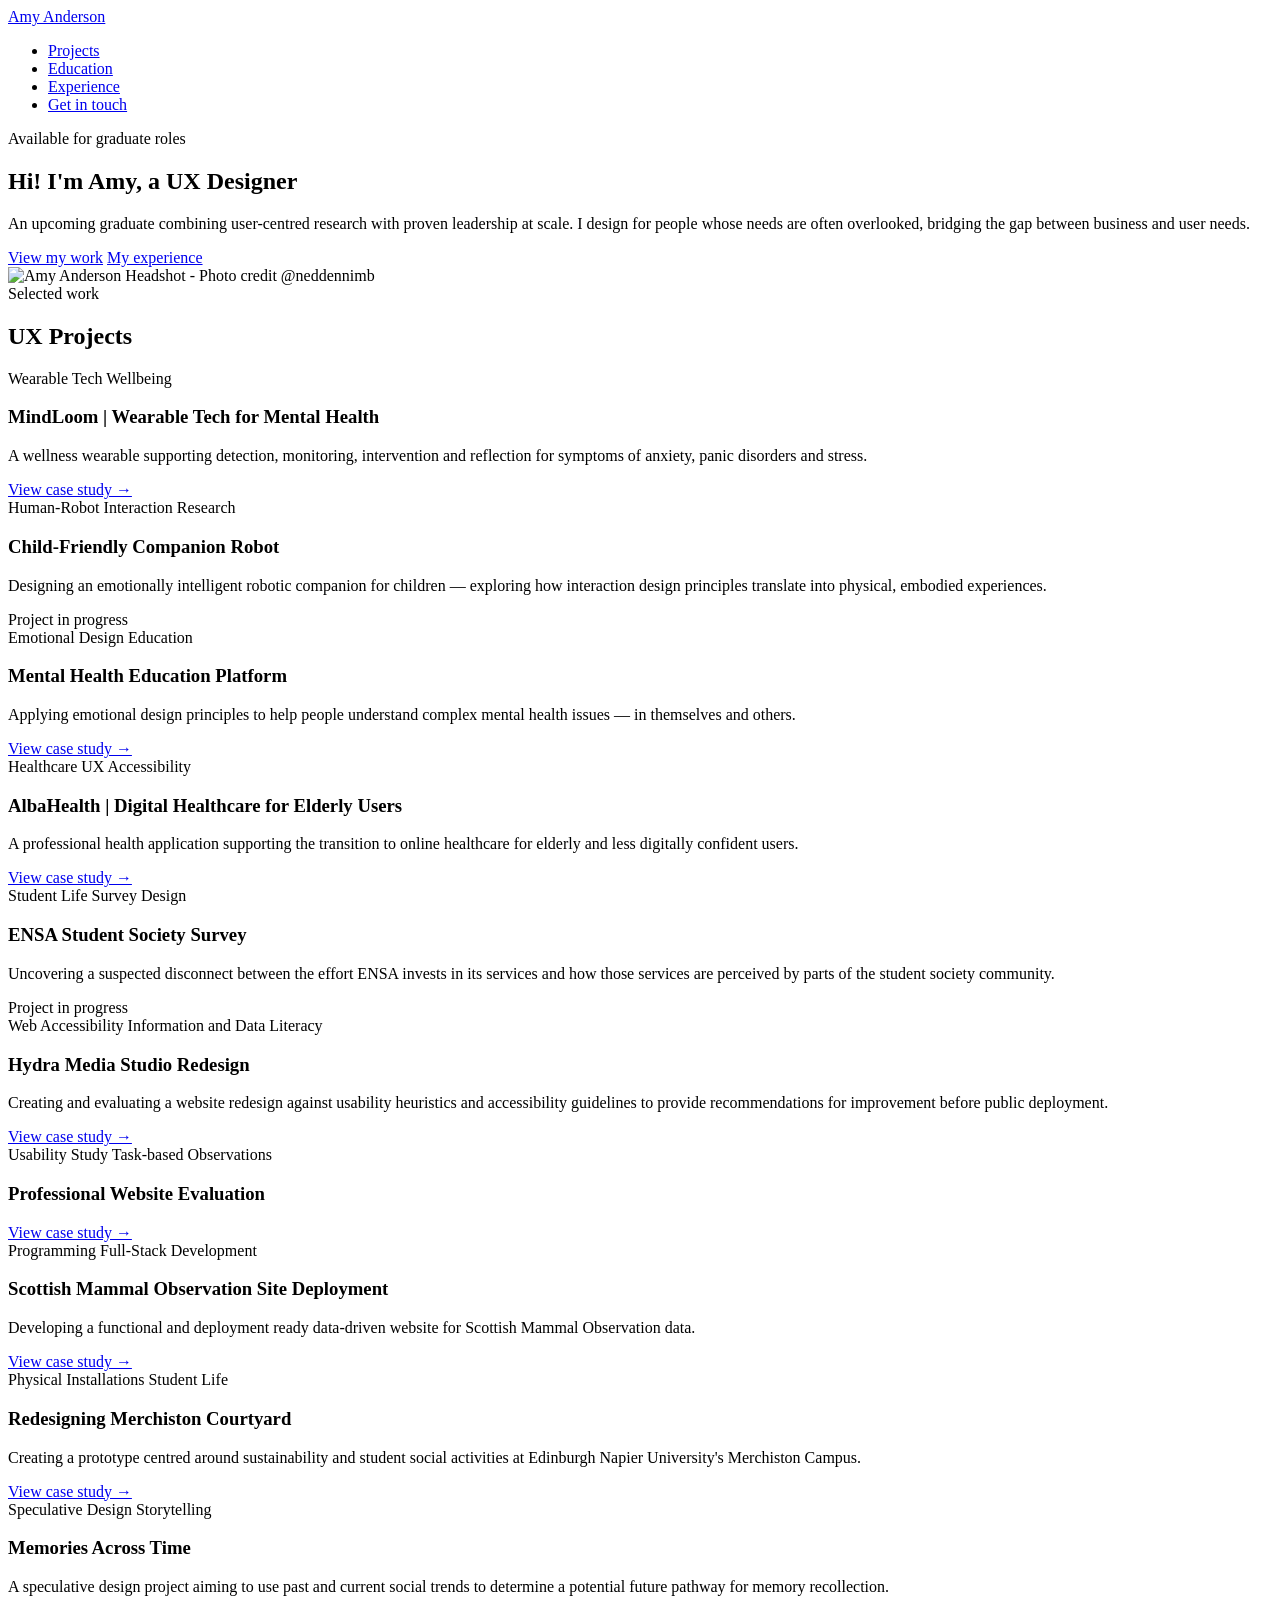
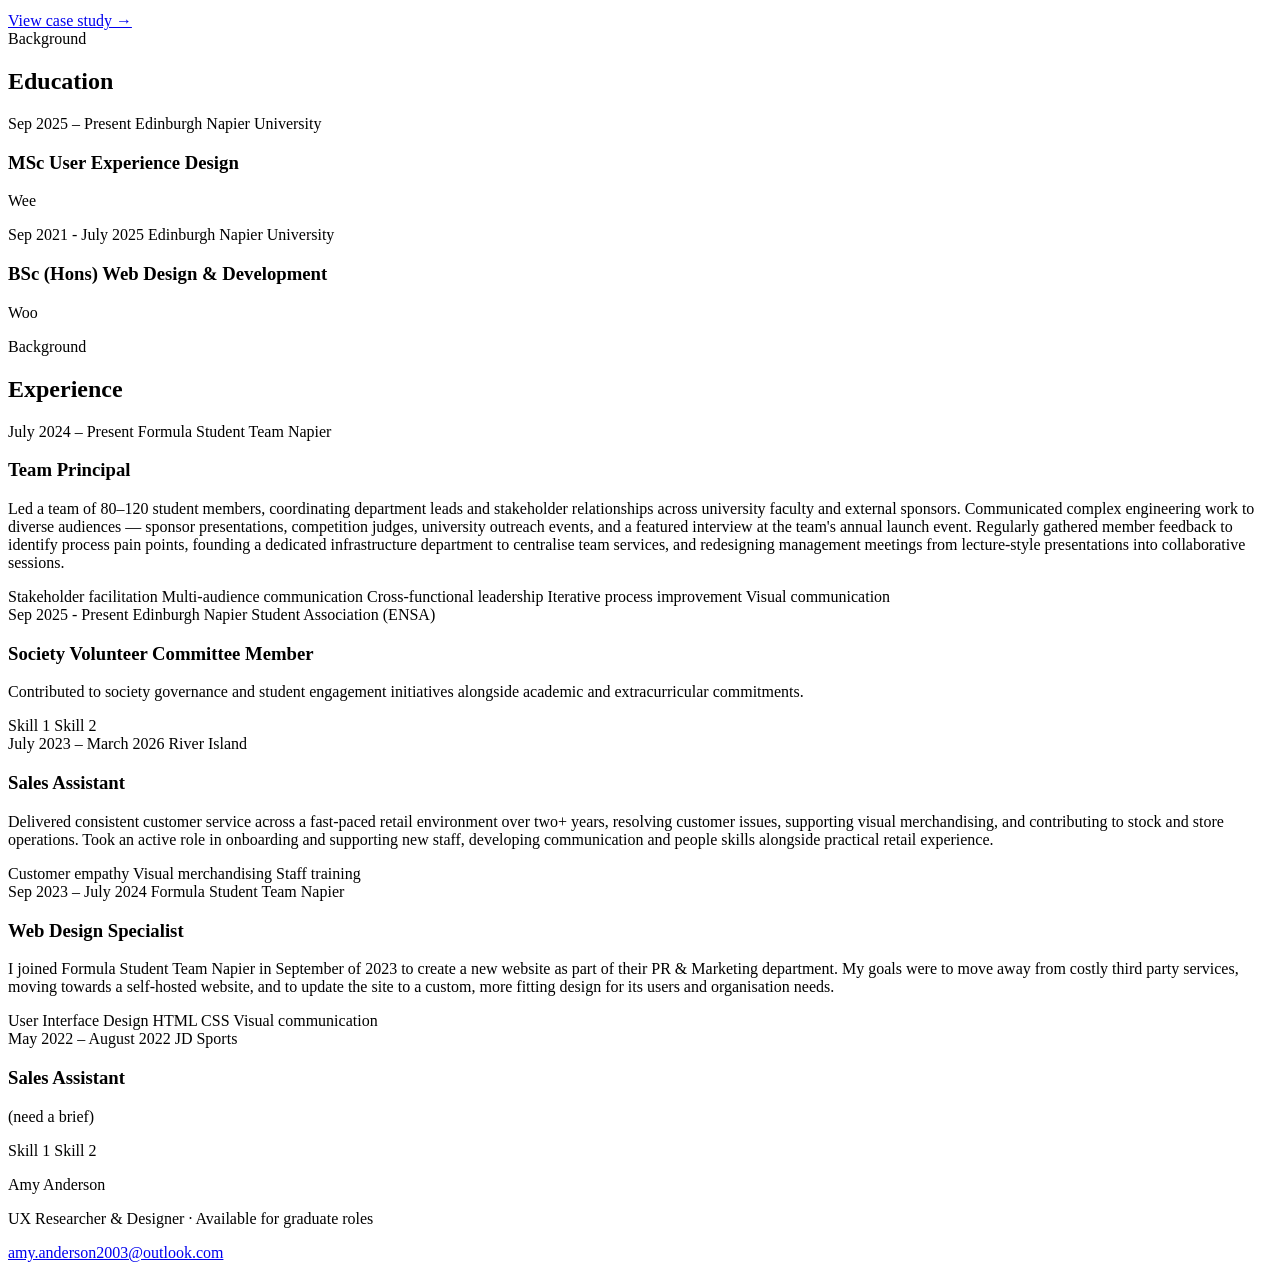
==== index.html @ f949bac9 "Adding Pages Adding index.html, project pages for MindLoom and SMO, and a template project page." ====
<!DOCTYPE html>
<html lang="en">
<head>
  <meta charset="UTF-8" />
  <meta name="viewport" content="width=device-width, initial-scale=1.0" />
  <title>Amy Anderson - UX Researcher & Designer</title>
  <link rel="icon" type="image/x-icon" href="images/favicon.png">
  <link rel="preconnect" href="https://fonts.googleapis.com" />
  <link rel="preconnect" href="https://fonts.gstatic.com" crossorigin />
  <link href="https://fonts.googleapis.com/css2?family=DM+Sans:ital,opsz,wght@0,9..40,300;0,9..40,400;0,9..40,500;0,9..40,600;1,9..40,300&family=DM+Serif+Display:ital@0;1&display=swap" rel="stylesheet" />
  <link rel="stylesheet" href="css/style.css" />
</head>
<body>

  <!-- NAV -->
  <nav class="nav">
    <a href="#" class="nav-logo">Amy Anderson</a>
    <ul class="nav-links">
      <li><a href="#projects">Projects</a></li>
	  <li><a href="#education">Education</a></li>
      <li><a href="#experience">Experience</a></li>
      <li><a href="mailto:amy.anderson2003@outlook.com" class="nav-cta">Get in touch</a></li>
    </ul>
  </nav>
  
  <main>
  <!-- HERO -->
  <section class="hero">
	<div class="hero-content">
		<div class="hero-tag">Available for graduate roles</div>
		<h1 class="hero-heading">
			Hi! I'm Amy, a
			<span class="hero-accent">UX Designer</span>
		</h1>
		<p class="hero-sub">
			An upcoming graduate combining user-centred research with proven leadership at scale.
			I design for people whose needs are often overlooked, bridging the gap between business and user needs.
		</p>
		
		<div class="hero-actions">
			<a href="#projects" class="btn btn-primary">View my work</a>
			<a href="#experience" class="btn btn-ghost">My experience</a>
		</div>
	</div>
	<div class="hero-photo">
		<img src="images/headshot.png" alt="Amy Anderson Headshot - Photo credit @neddennimb" />
	</div>
  </section>

  <!-- PROJECTS -->
  <section class="section section--tinted" id="projects">
    <div class="section-header">
      <span class="section-label">Selected work</span>
      <h2 class="section-title">UX Projects</h2>
    </div>

    <div class="projects-grid">
	
	  <article class="project-card project-card--featured">
        <div class="project-card__meta">
          <span class="project-tag">Wearable Tech</span>
          <span class="project-tag">Wellbeing</span>
        </div>
        <h3 class="project-card__title">MindLoom | Wearable Tech for Mental Health</h3>
        <p class="project-card__desc">
          A wellness wearable supporting detection, monitoring, intervention and reflection
          for symptoms of anxiety, panic disorders and stress.
        </p>
        <a href="project-mindloom.html" class="project-card__link">View case study →</a>
      </article>

      <article class="project-card">
        <div class="project-card__meta">
          <span class="project-tag">Human-Robot Interaction</span>
          <span class="project-tag">Research</span>
        </div>
        <h3 class="project-card__title">Child-Friendly Companion Robot</h3>
        <p class="project-card__desc">
          Designing an emotionally intelligent robotic companion for children — exploring
          how interaction design principles translate into physical, embodied experiences.
        </p>
        <a class="project-card__link">Project in progress</a>
      </article>

      <article class="project-card">
        <div class="project-card__meta">
          <span class="project-tag">Emotional Design</span>
          <span class="project-tag">Education</span>
        </div>
        <h3 class="project-card__title">Mental Health Education Platform</h3>
        <p class="project-card__desc">
          Applying emotional design principles to help people understand complex mental
          health issues — in themselves and others.
        </p>
        <a href="#" class="project-card__link">View case study →</a>
      </article>

      <article class="project-card">
        <div class="project-card__meta">
          <span class="project-tag">Healthcare UX</span>
          <span class="project-tag">Accessibility</span>
        </div>
        <h3 class="project-card__title">AlbaHealth | Digital Healthcare for Elderly Users</h3>
        <p class="project-card__desc">
          A professional health application supporting the transition to online healthcare
          for elderly and less digitally confident users.
        </p>
        <a href="#" class="project-card__link">View case study →</a>
      </article>
	  
	  <article class="project-card">
        <div class="project-card__meta">
          <span class="project-tag">Student Life</span>
          <span class="project-tag">Survey Design</span>
        </div>
        <h3 class="project-card__title">ENSA Student Society Survey</h3>
        <p class="project-card__desc">
          Uncovering a suspected disconnect between the effort ENSA invests in its services and how 
		  those services are perceived by parts of the student society community. 
        </p>
        <a class="project-card__link">Project in progress</a>
      </article>
	  
	  <article class="project-card">
        <div class="project-card__meta">
          <span class="project-tag">Web Accessibility</span>
          <span class="project-tag">Information and Data Literacy</span>
        </div>
        <h3 class="project-card__title">Hydra Media Studio Redesign</h3>
        <p class="project-card__desc">
          Creating and evaluating a website redesign against usability heuristics and accessibility guidelines to
		  provide recommendations for improvement before public deployment. 
        </p>
        <a href="#" class="project-card__link">View case study →</a>
      </article>
	  
	  <article class="project-card">
        <div class="project-card__meta">
          <span class="project-tag">Usability Study</span>
          <span class="project-tag">Task-based Observations</span>
        </div>
        <h3 class="project-card__title">Professional Website Evaluation</h3>
        <p class="project-card__desc">
          
        </p>
        <a href="#" class="project-card__link">View case study →</a>
      </article>
	  
	  <article class="project-card">
        <div class="project-card__meta">
          <span class="project-tag">Programming</span>
          <span class="project-tag">Full-Stack Development</span>
        </div>
        <h3 class="project-card__title">Scottish Mammal Observation Site Deployment</h3>
        <p class="project-card__desc">
          Developing a functional and deployment ready data-driven website for Scottish Mammal Observation data.
        </p>
        <a href="project-smo.html" class="project-card__link">View case study →</a>
      </article>
	  
	  <article class="project-card">
        <div class="project-card__meta">
          <span class="project-tag">Physical Installations</span>
          <span class="project-tag">Student Life</span>
        </div>
        <h3 class="project-card__title">Redesigning Merchiston Courtyard</h3>
        <p class="project-card__desc">
          Creating a prototype centred around sustainability and student social activities at Edinburgh Napier 
		  University's Merchiston Campus.
        </p>
        <a href="#" class="project-card__link">View case study →</a>
      </article>
	  
	  <article class="project-card">
        <div class="project-card__meta">
          <span class="project-tag">Speculative Design</span>
          <span class="project-tag">Storytelling</span>
        </div>
        <h3 class="project-card__title">Memories Across Time</h3>
        <p class="project-card__desc">
          A speculative design project aiming to use past and current social trends to determine a potential future pathway for
		  memory recollection.
        </p>
        <a href="#" class="project-card__link">View case study →</a>
      </article>
    </div>
  </section>
  
  <!-- EDUCATION -->
  <section class="section" id="education">
    <div class="section-header">
      <span class="section-label">Background</span>
      <h2 class="section-title">Education</h2>
    </div>

    <div class="experience-list">

      <div class="experience-item">
        <div class="experience-item__left">
          <span class="experience-year">Sep 2025 – Present</span>
          <span class="experience-org">Edinburgh Napier University</span>
        </div>
        <div class="experience-item__right">
          <h3 class="experience-title">MSc User Experience Design</h3>
          <p class="experience-desc">
            Wee
          </p>
        </div>
      </div>
	  
	  <div class="experience-item">
        <div class="experience-item__left">
          <span class="experience-year">Sep 2021 - July 2025</span>
          <span class="experience-org">Edinburgh Napier University</span>
        </div>
        <div class="experience-item__right">
          <h3 class="experience-title">BSc (Hons) Web Design &amp; Development</h3>
          <p class="experience-desc">
            Woo
          </p>
        </div>
      </div>
  </section>

  <!-- EXPERIENCE -->
  <section class="section section--tinted" id="experience">
    <div class="section-header">
      <span class="section-label">Background</span>
      <h2 class="section-title">Experience</h2>
    </div>

    <div class="experience-list">

      <div class="experience-item">
        <div class="experience-item__left">
          <span class="experience-year">July 2024 – Present</span>
          <span class="experience-org">Formula Student Team Napier</span>
        </div>
        <div class="experience-item__right">
          <h3 class="experience-title">Team Principal</h3>
          <p class="experience-desc">
            Led a team of 80–120 student members, coordinating department leads and
            stakeholder relationships across university faculty and external sponsors.
            Communicated complex engineering work to diverse audiences — sponsor
            presentations, competition judges, university outreach events, and a
            featured interview at the team's annual launch event. Regularly gathered
            member feedback to identify process pain points, founding a dedicated
            infrastructure department to centralise team services, and redesigning
            management meetings from lecture-style presentations into collaborative
            sessions.
          </p>
          <div class="experience-skills">
            <span class="skill-pill">Stakeholder facilitation</span>
            <span class="skill-pill">Multi-audience communication</span>
            <span class="skill-pill">Cross-functional leadership</span>
            <span class="skill-pill">Iterative process improvement</span>
            <span class="skill-pill">Visual communication</span>
          </div>
        </div>
      </div>
	  
	  <div class="experience-item">
        <div class="experience-item__left">
          <span class="experience-year">Sep 2025 - Present</span>
          <span class="experience-org">Edinburgh Napier Student Association (ENSA)</span>
        </div>
        <div class="experience-item__right">
          <h3 class="experience-title">Society Volunteer Committee Member</h3>
          <p class="experience-desc">
            Contributed to society governance and student engagement initiatives
            alongside academic and extracurricular commitments.
          </p>
		  <div class="experience-skills">
            <span class="skill-pill">Skill 1</span>
            <span class="skill-pill">Skill 2</span>
          </div>
        </div>
      </div>

      <div class="experience-item">
        <div class="experience-item__left">
          <span class="experience-year">July 2023 – March 2026</span>
          <span class="experience-org">River Island</span>
        </div>
        <div class="experience-item__right">
          <h3 class="experience-title">Sales Assistant</h3>
          <p class="experience-desc">
            Delivered consistent customer service across a fast-paced retail environment 
			over two+ years, resolving customer issues, supporting visual merchandising, 
			and contributing to stock and store operations. Took an active role in onboarding 
			and supporting new staff, developing communication and people skills alongside 
			practical retail experience.
          </p>
          <div class="experience-skills">
            <span class="skill-pill">Customer empathy</span>
            <span class="skill-pill">Visual merchandising</span>
            <span class="skill-pill">Staff training</span>
          </div>
        </div>
      </div>
	  
	  <div class="experience-item">
        <div class="experience-item__left">
          <span class="experience-year">Sep 2023 – July 2024</span>
          <span class="experience-org">Formula Student Team Napier</span>
        </div>
        <div class="experience-item__right">
          <h3 class="experience-title">Web Design Specialist</h3>
          <p class="experience-desc">
            I joined Formula Student Team Napier in September of 2023 to create a new 
			website as part of their PR & Marketing department. My goals were to move 
			away from costly third party services, moving towards a self-hosted website, 
			and to update the site to a custom, more fitting design for its users and 
			organisation needs.
          </p>
          <div class="experience-skills">
            <span class="skill-pill">User Interface Design</span>
            <span class="skill-pill">HTML</span>
            <span class="skill-pill">CSS</span>
            <span class="skill-pill">Visual communication</span>
          </div>
        </div>
      </div>
	  
	  <div class="experience-item">
        <div class="experience-item__left">
          <span class="experience-year">May 2022 – August 2022</span>
          <span class="experience-org">JD Sports</span>
        </div>
        <div class="experience-item__right">
          <h3 class="experience-title">Sales Assistant</h3>
          <p class="experience-desc">
            (need a brief)
          </p>
          <div class="experience-skills">
            <span class="skill-pill">Skill 1</span>
            <span class="skill-pill">Skill 2</span>
          </div>
        </div>
      </div>

    </div>
  </section>
  </main>
  <!-- FOOTER -->
  <footer class="footer">
    <p class="footer-name">Amy Anderson</p>
    <p class="footer-sub">UX Researcher & Designer · Available for graduate roles</p>
    <a href="mailto:amy.anderson2003@outlook.com" class="footer-email">amy.anderson2003@outlook.com</a>
  </footer>

  <script src="js/main.js"></script>
</body>
</html>
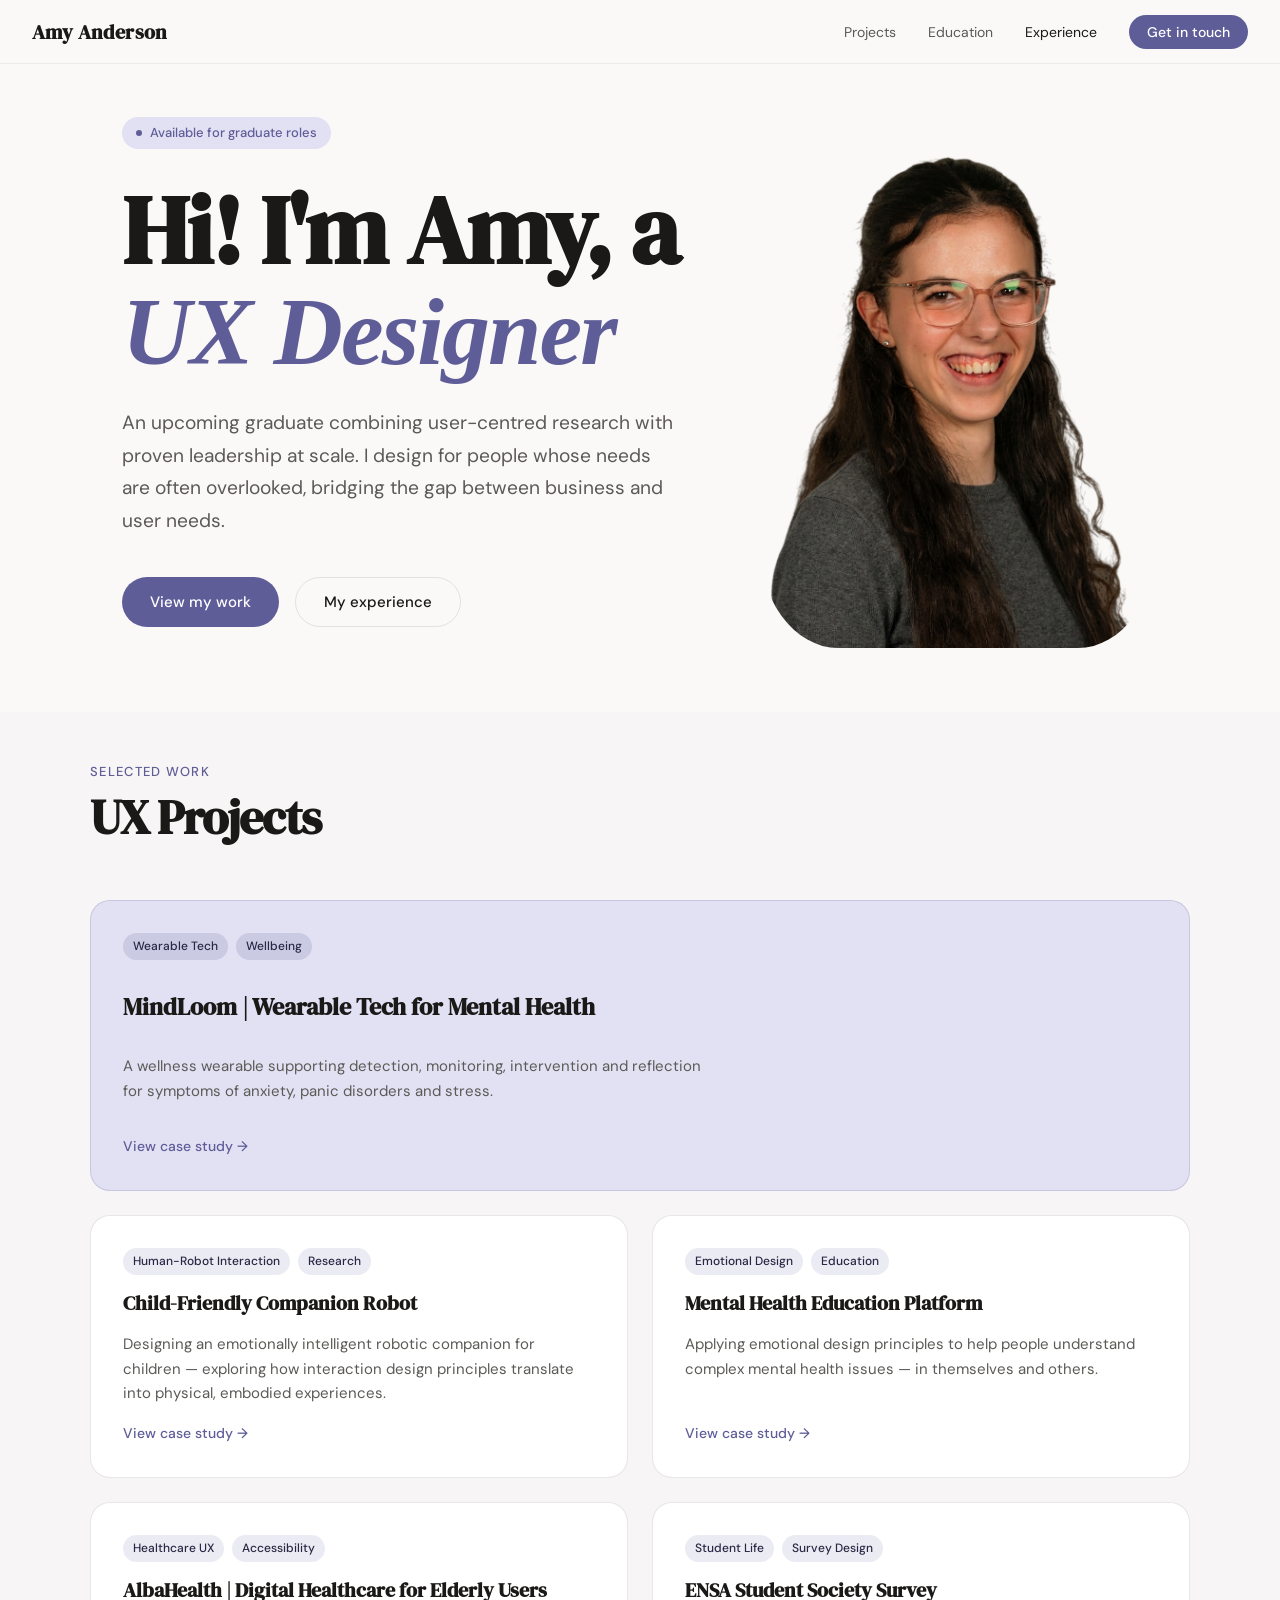
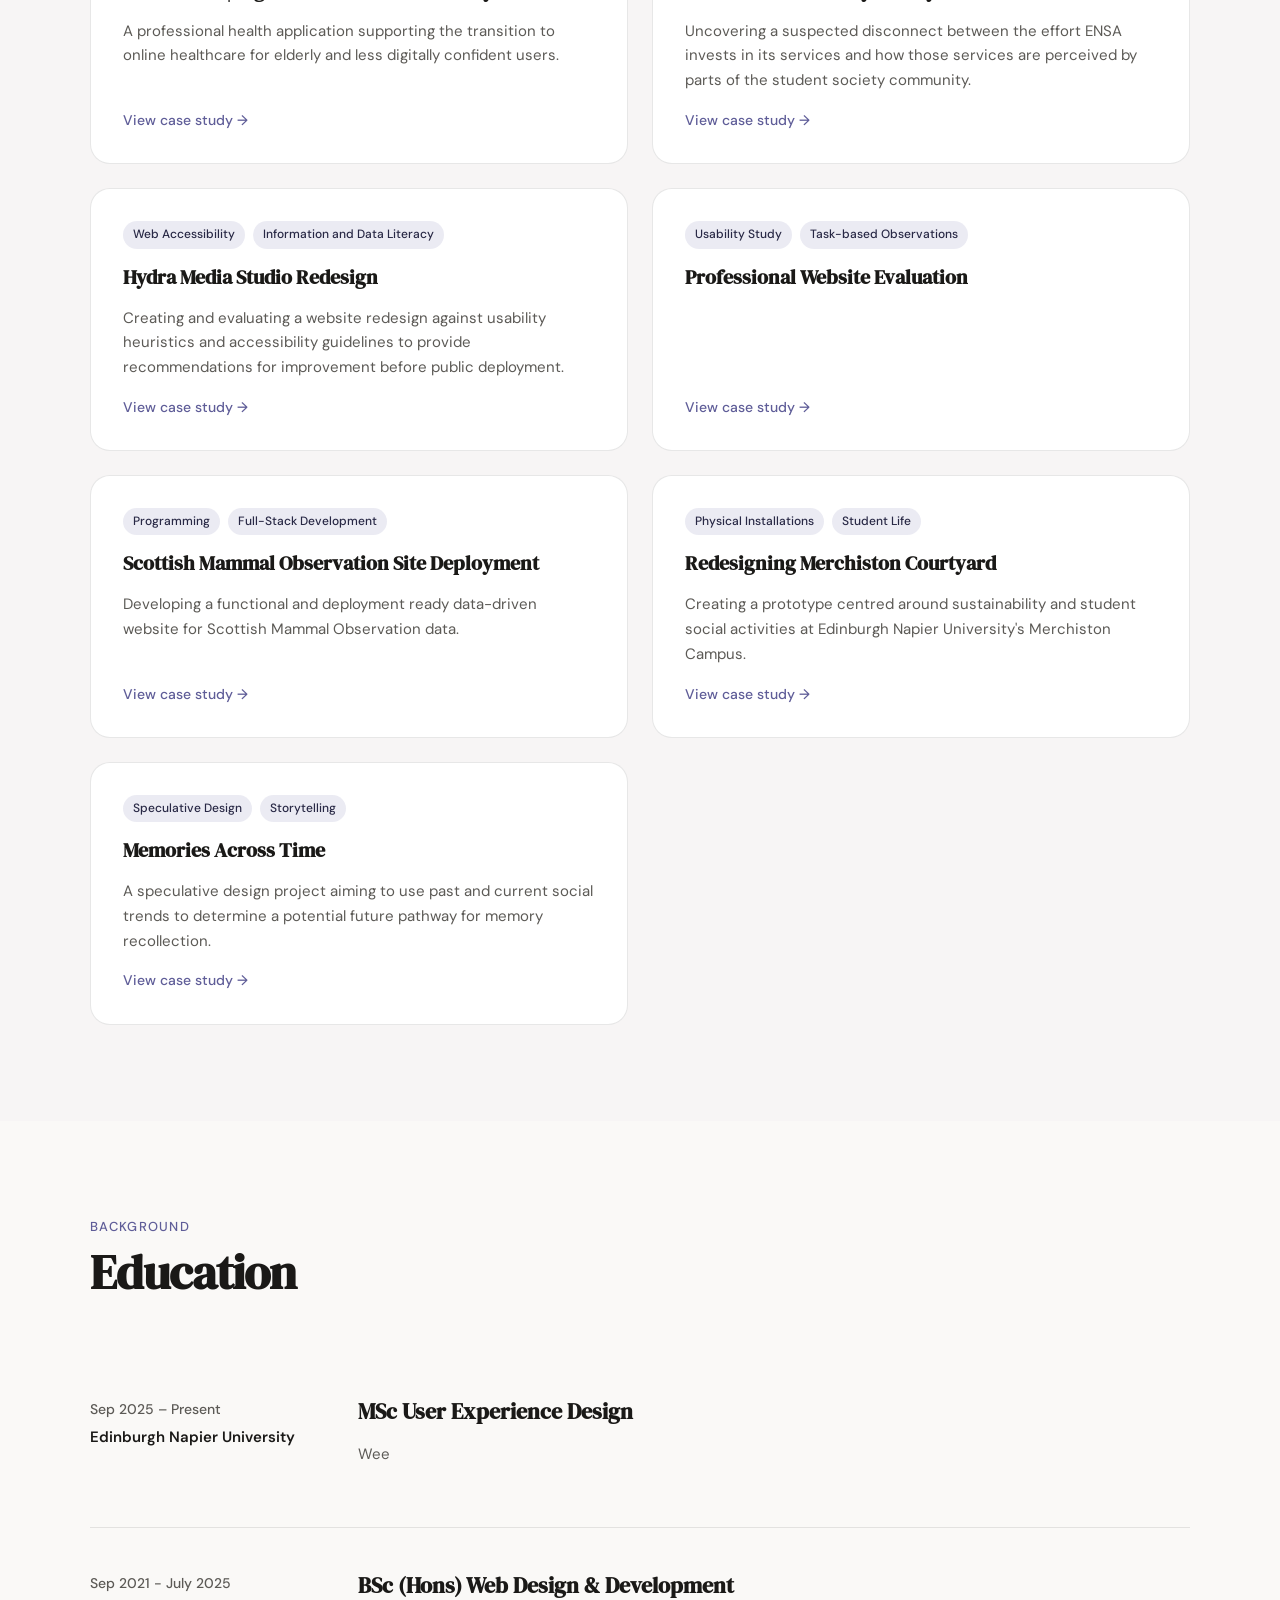
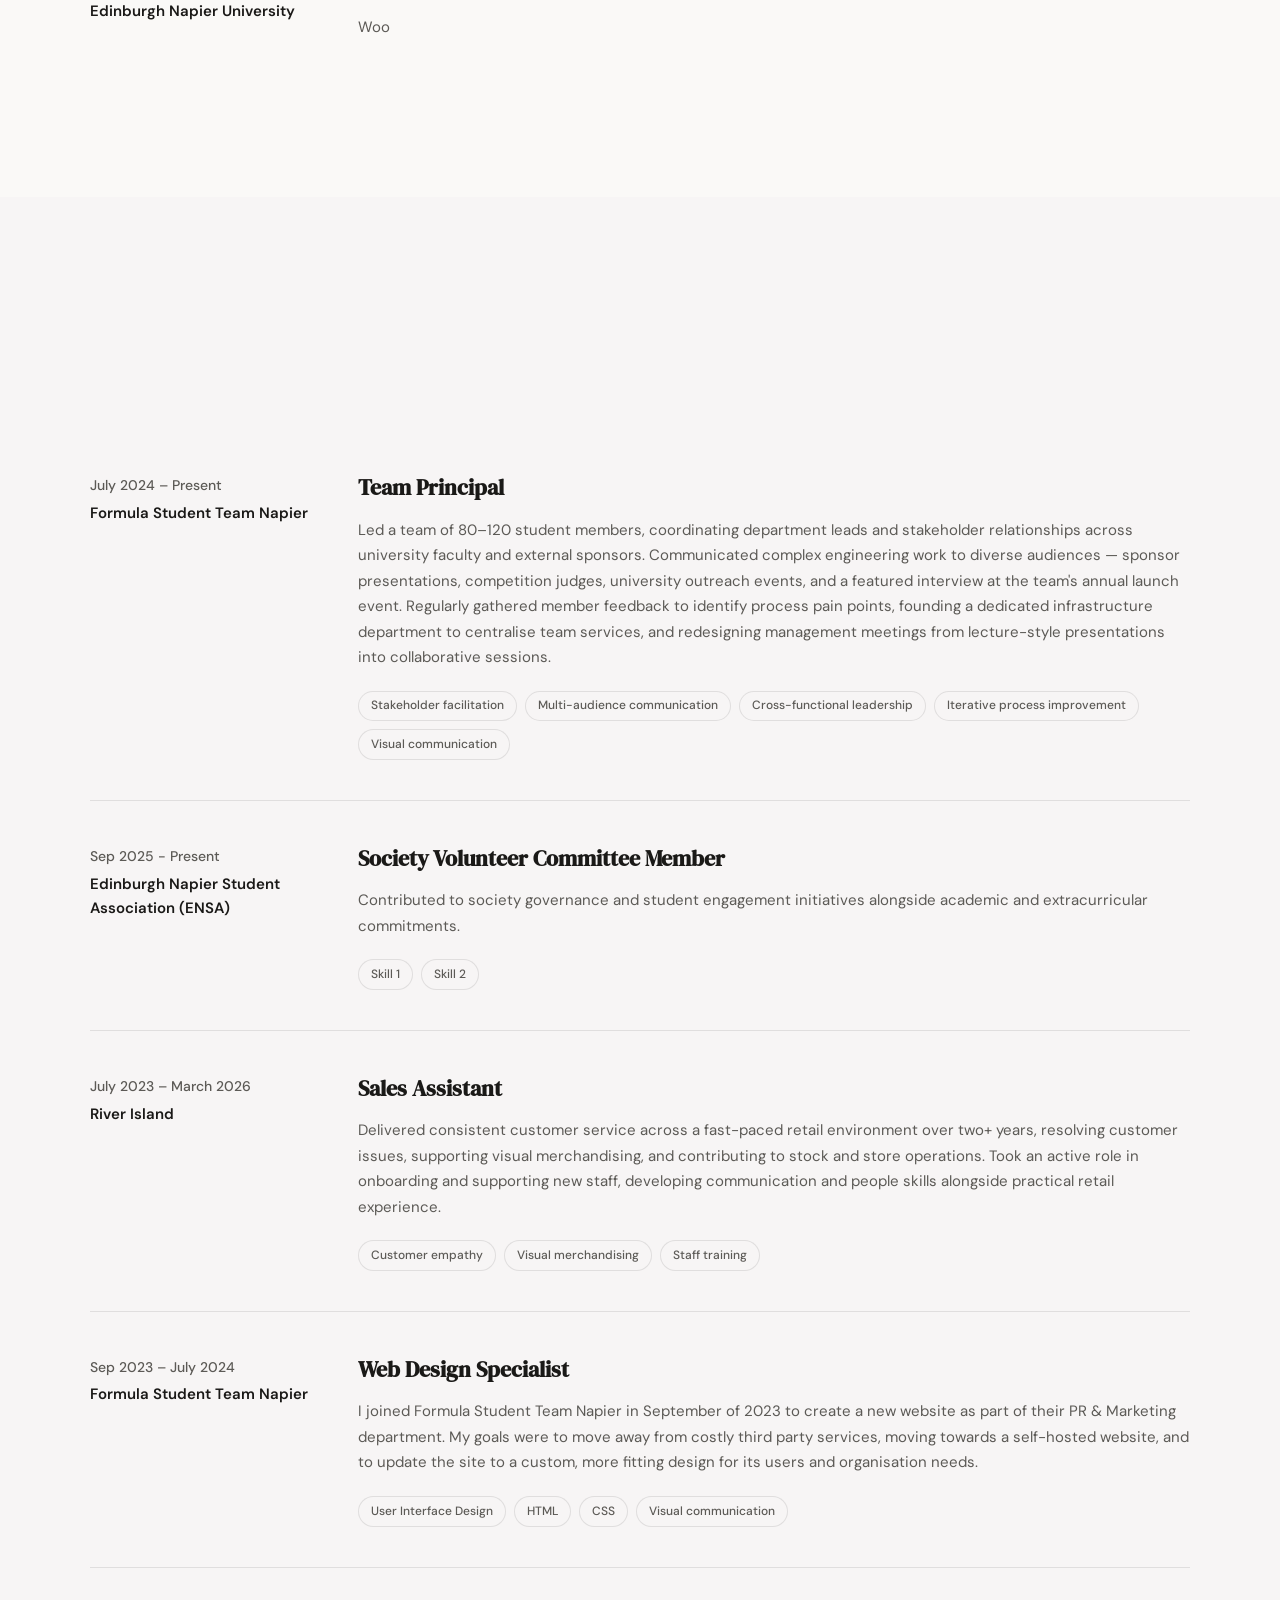
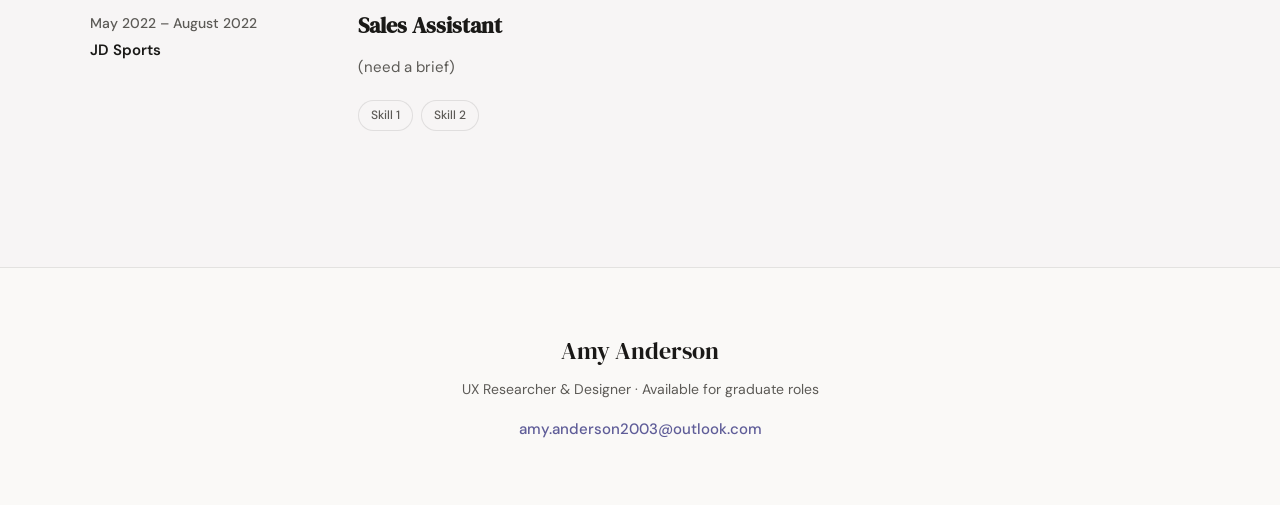
==== commit c5a788a7: "Add project pages, improve scroll animations, fix hero mobile layout, and add project navigation" ====
--- a/index.html
+++ b/index.html
@@ -29,8 +29,8 @@
 	<div class="hero-content">
 		<div class="hero-tag">Available for graduate roles</div>
 		<h1 class="hero-heading">
-			Hi! I'm Amy, a
-			<span class="hero-accent">UX Designer</span>
+			<span class="hero-heading__intro">Hi! I'm Amy, a</span>
+			<span class="hero-accent hero-heading__role">UX Designer</span>
 		</h1>
 		<p class="hero-sub">
 			An upcoming graduate combining user-centred research with proven leadership at scale.
@@ -79,7 +79,7 @@
           Designing an emotionally intelligent robotic companion for children — exploring
           how interaction design principles translate into physical, embodied experiences.
         </p>
-        <a class="project-card__link">Project in progress</a>
+        <a href="project-child-friendly-companion-robot.html" class="project-card__link">View case study →</a>
       </article>
 
       <article class="project-card">
@@ -92,7 +92,7 @@
           Applying emotional design principles to help people understand complex mental
           health issues — in themselves and others.
         </p>
-        <a href="#" class="project-card__link">View case study →</a>
+        <a href="project-mental-health-education-platform.html" class="project-card__link">View case study →</a>
       </article>
 
       <article class="project-card">
@@ -105,10 +105,10 @@
           A professional health application supporting the transition to online healthcare
           for elderly and less digitally confident users.
         </p>
-        <a href="#" class="project-card__link">View case study →</a>
-      </article>
-	  
-	  <article class="project-card">
+        <a href="project-albahealth.html" class="project-card__link">View case study →</a>
+      </article>
+	  
+      <article class="project-card">
         <div class="project-card__meta">
           <span class="project-tag">Student Life</span>
           <span class="project-tag">Survey Design</span>
@@ -116,12 +116,12 @@
         <h3 class="project-card__title">ENSA Student Society Survey</h3>
         <p class="project-card__desc">
           Uncovering a suspected disconnect between the effort ENSA invests in its services and how 
-		  those services are perceived by parts of the student society community. 
-        </p>
-        <a class="project-card__link">Project in progress</a>
-      </article>
-	  
-	  <article class="project-card">
+          those services are perceived by parts of the student society community.
+        </p>
+        <a href="project-ensa-student-society-survey.html" class="project-card__link">View case study →</a>
+      </article>
+
+      <article class="project-card">
         <div class="project-card__meta">
           <span class="project-tag">Web Accessibility</span>
           <span class="project-tag">Information and Data Literacy</span>
@@ -129,12 +129,12 @@
         <h3 class="project-card__title">Hydra Media Studio Redesign</h3>
         <p class="project-card__desc">
           Creating and evaluating a website redesign against usability heuristics and accessibility guidelines to
-		  provide recommendations for improvement before public deployment. 
-        </p>
-        <a href="#" class="project-card__link">View case study →</a>
-      </article>
-	  
-	  <article class="project-card">
+          provide recommendations for improvement before public deployment.
+        </p>
+        <a href="project-hydra-media-studio-redesign.html" class="project-card__link">View case study →</a>
+      </article>
+
+      <article class="project-card">
         <div class="project-card__meta">
           <span class="project-tag">Usability Study</span>
           <span class="project-tag">Task-based Observations</span>
@@ -143,10 +143,10 @@
         <p class="project-card__desc">
           
         </p>
-        <a href="#" class="project-card__link">View case study →</a>
-      </article>
-	  
-	  <article class="project-card">
+        <a href="project-professional-website-evaluation.html" class="project-card__link">View case study →</a>
+      </article>
+
+      <article class="project-card">
         <div class="project-card__meta">
           <span class="project-tag">Programming</span>
           <span class="project-tag">Full-Stack Development</span>
@@ -157,8 +157,8 @@
         </p>
         <a href="project-smo.html" class="project-card__link">View case study →</a>
       </article>
-	  
-	  <article class="project-card">
+
+      <article class="project-card">
         <div class="project-card__meta">
           <span class="project-tag">Physical Installations</span>
           <span class="project-tag">Student Life</span>
@@ -166,12 +166,12 @@
         <h3 class="project-card__title">Redesigning Merchiston Courtyard</h3>
         <p class="project-card__desc">
           Creating a prototype centred around sustainability and student social activities at Edinburgh Napier 
-		  University's Merchiston Campus.
-        </p>
-        <a href="#" class="project-card__link">View case study →</a>
-      </article>
-	  
-	  <article class="project-card">
+          University's Merchiston Campus.
+        </p>
+        <a href="project-redesigning-merchiston-courtyard.html" class="project-card__link">View case study →</a>
+      </article>
+
+      <article class="project-card">
         <div class="project-card__meta">
           <span class="project-tag">Speculative Design</span>
           <span class="project-tag">Storytelling</span>
@@ -179,9 +179,9 @@
         <h3 class="project-card__title">Memories Across Time</h3>
         <p class="project-card__desc">
           A speculative design project aiming to use past and current social trends to determine a potential future pathway for
-		  memory recollection.
-        </p>
-        <a href="#" class="project-card__link">View case study →</a>
+          memory recollection.
+        </p>
+        <a href="project-memories-across-time.html" class="project-card__link">View case study →</a>
       </article>
     </div>
   </section>
--- a/css/style.css
+++ b/css/style.css
@@ -0,0 +1,586 @@
+/* ─── RESET & BASE ─────────────────────────────────────────── */
+*, *::before, *::after { box-sizing: border-box; margin: 0; padding: 0; }
+
+:root {
+  --accent: #5f5d98;
+  --accent-light: #E2E1F4;
+  --accent-dark: #282845;
+  --bg: #faf9f7;
+  --bg-tint: #F7F5F5;
+  --surface: #ffffff;
+  --text-primary: #1a1917;
+  --text-secondary: #5c5a56;
+  --text-muted: #9c9a96;
+  --border: rgba(26, 25, 23, 0.1);
+  --font-sans: 'DM Sans', sans-serif;
+  --font-serif: 'DM Serif Display', serif;
+  --radius-sm: 6px;
+  --radius-md: 12px;
+  --radius-lg: 20px;
+  --max-width: 1100px;
+  --nav-height: 64px;
+}
+
+html { scroll-behavior: smooth; }
+
+body {
+  font-family: var(--font-sans);
+  background: var(--bg);
+  color: var(--text-primary);
+  line-height: 1.6;
+  -webkit-font-smoothing: antialiased;
+}
+
+/* ─── NAV ───────────────────────────────────────────────────── */
+.nav {
+  position: fixed;
+  top: 0; left: 0; right: 0;
+  height: var(--nav-height);
+  display: flex;
+  align-items: center;
+  justify-content: space-between;
+  padding: 0 2rem;
+  background: rgba(250, 249, 247, 0.88);
+  backdrop-filter: blur(12px);
+  -webkit-backdrop-filter: blur(12px);
+  border-bottom: 1px solid var(--border);
+  z-index: 100;
+}
+
+.nav-logo {
+  font-family: var(--font-serif);
+  font-size: 1.25rem;
+  color: var(--text-primary);
+  text-decoration: none;
+  letter-spacing: 0.02em;
+  font-weight:bold;
+}
+
+.nav-links {
+  list-style: none;
+  display: flex;
+  align-items: center;
+  gap: 2rem;
+}
+
+.nav-links a {
+  text-decoration: none;
+  font-size: 0.875rem;
+  color: var(--text-secondary);
+  transition: color 0.2s;
+}
+
+.nav-links a:hover { color: var(--text-primary); }
+
+.nav-cta {
+  background: var(--accent) !important;
+  color: #fff !important;
+  padding: 0.5rem 1.125rem;
+  border-radius: 999px;
+  font-weight: 500;
+  transition: background 0.2s !important;
+}
+
+.nav-cta:hover { background: var(--accent-dark) !important; }
+
+/* ─── HERO ───────────────────────────────────────────────────── */
+.hero {
+  min-height: 70vh;
+  display: grid;
+  grid-template-columns: 1fr 1fr;
+  align-items: center;
+  max-width: var(--max-width);
+  margin: 0 auto;
+  position: relative;
+  gap: 2rem;
+  padding: calc(var(--nav-height) + 2rem) 2rem 4rem;
+}
+
+.hero-content {
+  width: 100%;
+  max-width: 38rem;
+}
+
+.hero-photo {
+  display: flex;
+  justify-content: flex-end;
+  align-items: center;
+  height: 100%;
+  min-height: 500px;
+  align-self: start;
+}
+
+.hero-photo img {
+  width: 100%;
+  max-width: 400px;
+  border-radius: 20%;
+}
+
+@media (max-width: 768px) {
+  .hero {
+    display: flex;
+    flex-direction: column;
+    align-items: center;
+    text-align: center;
+    padding: calc(var(--nav-height) + 2rem) 1.25rem 2rem;
+    gap: 1.5rem;
+    min-height: auto;
+  }
+
+  .hero-content {
+    width: 100%;
+    max-width: 38rem;
+    margin: 0 auto;
+  }
+
+  .hero-tag,
+  .hero-heading,
+  .hero-sub {
+    margin-left: auto;
+    margin-right: auto;
+  }
+
+  .hero-actions {
+    justify-content: center;
+  }
+
+  .hero-photo {
+    width: 100%;
+    max-width: 320px;
+    justify-content: center;
+    min-height: auto;
+    align-self: center;
+  }
+
+  .hero-photo img {
+    max-width: 100%;
+  }
+}
+
+@media (min-width: 769px) {
+  .hero {
+    display: grid;
+    grid-template-columns: 1fr 1fr;
+    align-items: center;
+    text-align: left;
+  }
+
+  .hero-content {
+    margin: 0;
+    width: 100%;
+    max-width: 38rem;
+  }
+
+  .hero-actions {
+    justify-content: flex-start;
+  }
+
+  .hero-photo {
+    width: auto;
+    max-width: none;
+    justify-content: flex-end;
+    align-self: start;
+  }
+}
+
+.hero-tag {
+  display: inline-flex;
+  align-items: center;
+  gap: 0.5rem;
+  font-size: 0.8125rem;
+  font-weight: 500;
+  color: var(--accent);
+  background: var(--accent-light);
+  padding: 0.375rem 0.875rem;
+  border-radius: 999px;
+  margin-bottom: 2rem;
+  width: fit-content;
+}
+
+.hero-tag::before {
+  content: '';
+  width: 6px;
+  height: 6px;
+  border-radius: 50%;
+  background: var(--accent);
+  animation: pulse 2s infinite;
+}
+
+@keyframes pulse {
+  0%, 100% { opacity: 1; transform: scale(1); }
+  50% { opacity: 0.5; transform: scale(0.8); }
+}
+
+.hero-heading {
+  font-family: var(--font-serif);
+  font-size: clamp(3rem, 8vw, 6rem);
+  line-height: 1.05;
+  letter-spacing: -0.02em;
+  margin-bottom: 1.5rem;
+  max-width: 14ch;
+}
+
+.hero-heading__intro,
+.hero-heading__role,
+.hero-accent {
+  display: block;
+}
+
+.hero-heading__intro {
+  white-space: nowrap;
+}
+
+.hero-accent {
+  color: var(--accent);
+  font-style: italic;
+}
+
+.hero-sub {
+  font-size: clamp(1rem, 2vw, 1.2rem);
+  color: var(--text-secondary);
+  max-width: 52ch;
+  line-height: 1.7;
+  margin-bottom: 2.5rem;
+}
+
+.hero-actions {
+  display: flex;
+  gap: 1rem;
+  flex-wrap: wrap;
+}
+
+.btn {
+  display: inline-flex;
+  align-items: center;
+  padding: 0.75rem 1.75rem;
+  border-radius: 999px;
+  font-family: var(--font-sans);
+  font-size: 0.9375rem;
+  font-weight: 500;
+  text-decoration: none;
+  transition: all 0.2s;
+  cursor: pointer;
+  border: none;
+}
+
+.btn-primary {
+  background: var(--accent);
+  color: #fff;
+}
+
+.btn-primary:hover {
+  background: var(--accent-dark);
+  transform: translateY(-1px);
+}
+
+.btn-ghost {
+  background: transparent;
+  color: var(--text-primary);
+  border: 1.5px solid var(--border);
+}
+
+.btn-ghost:hover {
+  border-color: var(--text-primary);
+  transform: translateY(-1px);
+}
+
+.hero-scroll-hint {
+  position: absolute;
+  bottom: 2.5rem;
+  left: 2rem;
+  display: flex;
+  flex-direction: column;
+  align-items: center;
+  gap: 6px;
+}
+
+.hero-scroll-hint span {
+  width: 1px;
+  height: 48px;
+  background: linear-gradient(to bottom, transparent, var(--text-muted));
+  animation: scroll-line 2s ease-in-out infinite;
+}
+
+@keyframes scroll-line {
+  0% { transform: scaleY(0); transform-origin: top; }
+  50% { transform: scaleY(1); transform-origin: top; }
+  51% { transform: scaleY(1); transform-origin: bottom; }
+  100% { transform: scaleY(0); transform-origin: bottom; }
+}
+
+/* ─── SECTIONS ───────────────────────────────────────────────── */
+.section {
+  padding: 6rem 2rem;
+}
+
+.section--tinted {
+  background: var(--bg-tint);
+}
+
+.section > * {
+  max-width: var(--max-width);
+  margin-left: auto;
+  margin-right: auto;
+}
+
+.section-header {
+  max-width: var(--max-width);
+  margin: 0 auto 3.5rem;
+}
+
+.section-label {
+  display: block;
+  font-size: 0.8125rem;
+  font-weight: 500;
+  text-transform: uppercase;
+  letter-spacing: 0.1em;
+  color: var(--accent);
+  margin-bottom: 0.5rem;
+}
+
+.section-title {
+  font-family: var(--font-serif);
+  font-size: clamp(2rem, 5vw, 3rem);
+  line-height: 1.1;
+  letter-spacing: -0.02em;
+}
+
+/* ─── PROJECTS ───────────────────────────────────────────────── */
+.projects-grid {
+  max-width: var(--max-width);
+  margin: 0 auto;
+  display: grid;
+  grid-template-columns: repeat(2, 1fr);
+  grid-template-rows: auto auto;
+  gap: 1.5rem;
+}
+
+#projects{
+	padding-top:50px;
+}
+
+.project-card {
+  background: var(--surface);
+  border: 1px solid var(--border);
+  border-radius: var(--radius-lg);
+  padding: 2rem;
+  display: flex;
+  flex-direction: column;
+  gap: 1rem;
+  transition: transform 0.25s, box-shadow 0.25s;
+  position: relative;
+  overflow: hidden;
+}
+
+.project-card::before {
+  content: '';
+  position: absolute;
+  top: 0; left: 0; right: 0;
+  height: 3px;
+  background: var(--accent);
+  transform: scaleX(0);
+  transform-origin: left;
+  transition: transform 0.3s;
+}
+
+.project-card:hover { transform: translateY(-4px); box-shadow: 0 12px 40px rgba(0,0,0,0.08); }
+.project-card:hover::before { transform: scaleX(1); }
+
+.project-card--featured {
+  grid-column: span 2;
+  background: var(--accent-light);
+  border-color: rgba(95, 93, 152, 0.2);
+  flex-direction: column;
+  align-items: flex-start;
+  gap: 2rem;
+}
+
+.project-card--featured::before { background: var(--accent); }
+
+.project-card--featured .project-card__title {
+  font-size: 1.5rem;
+}
+
+.project-card--featured .project-card__desc {
+  max-width: 60ch;
+}
+
+.project-card__meta {
+  display: flex;
+  gap: 0.5rem;
+  flex-wrap: wrap;
+}
+
+.project-tag {
+  font-size: 0.75rem;
+  font-weight: 500;
+  color: var(--accent-dark);
+  background: rgba(95, 93, 152, 0.12);
+  padding: 0.25rem 0.625rem;
+  border-radius: 999px;
+}
+
+.project-card--featured .project-tag {
+  background: rgba(95, 93, 152, 0.18);
+}
+
+.project-card__title {
+  font-family: var(--font-serif);
+  font-size: 1.25rem;
+  line-height: 1.25;
+  color: var(--text-primary);
+}
+
+.project-card__desc {
+  font-size: 0.9375rem;
+  color: var(--text-secondary);
+  line-height: 1.65;
+  flex: 1;
+}
+
+.project-card__link {
+  font-size: 0.875rem;
+  font-weight: 500;
+  color: var(--accent);
+  text-decoration: none;
+  margin-top: auto;
+  transition: gap 0.2s;
+  align-self: flex-start;
+}
+
+.project-card__link:hover { text-decoration: underline; }
+
+/* ─── EXPERIENCE ─────────────────────────────────────────────── */
+.experience-list {
+  max-width: var(--max-width);
+  margin: 0 auto;
+  display: flex;
+  flex-direction: column;
+  gap: 0;
+}
+
+.experience-item {
+  display: grid;
+  grid-template-columns: 220px 1fr;
+  gap: 3rem;
+  padding: 2.5rem 0;
+  border-bottom: 1px solid var(--border);
+}
+
+.experience-item:last-child { border-bottom: none; }
+
+.experience-item__left {
+  display: flex;
+  flex-direction: column;
+  gap: 0.25rem;
+  padding-top: 0.25rem;
+}
+
+.experience-year {
+  font-size: 0.875rem;
+  font-weight: 500;
+  color: var(--text-secondary);
+}
+
+.experience-org {
+  font-size: 0.9375rem;
+  font-weight: 600;
+  color: var(--text-primary);
+}
+
+.experience-title {
+  font-family: var(--font-serif);
+  font-size: 1.375rem;
+  margin-bottom: 0.75rem;
+}
+
+.experience-desc {
+  font-size: 0.9375rem;
+  color: var(--text-secondary);
+  line-height: 1.7;
+  margin-bottom: 1.25rem;
+}
+
+.experience-skills {
+  display: flex;
+  flex-wrap: wrap;
+  gap: 0.5rem;
+}
+
+.skill-pill {
+  font-size: 0.75rem;
+  font-weight: 500;
+  color: var(--text-secondary);
+  background: var(--bg-tint);
+  border: 1px solid var(--border);
+  padding: 0.3rem 0.75rem;
+  border-radius: 999px;
+}
+
+/* ─── FOOTER ─────────────────────────────────────────────────── */
+.footer {
+  padding: 4rem 2rem;
+  text-align: center;
+  border-top: 1px solid var(--border);
+  display: flex;
+  flex-direction: column;
+  gap: 0.5rem;
+  align-items: center;
+}
+
+.footer-name {
+  font-family: var(--font-serif);
+  font-size: 1.5rem;
+}
+
+.footer-sub {
+  font-size: 0.875rem;
+  color: var(--text-secondary);
+}
+
+.footer-email {
+  margin-top: 0.5rem;
+  font-size: 0.9375rem;
+  font-weight: 500;
+  color: var(--accent);
+  text-decoration: none;
+}
+
+.footer-email:hover { text-decoration: underline; }
+
+/* ─── ANIMATIONS ─────────────────────────────────────────────── */
+.fade-in {
+  opacity: 0;
+  transform: translateY(24px);
+  transition: opacity 0.8s ease, transform 0.8s ease;
+}
+
+.fade-in.visible {
+  opacity: 1;
+  transform: none;
+}
+
+/* ─── RESPONSIVE ─────────────────────────────────────────────── */
+@media (max-width: 900px) {
+  .nav-links li:not(:last-child) { display: none; }
+
+  .projects-grid {
+    grid-template-columns: 1fr;
+  }
+
+  .project-card--featured {
+    grid-column: span 1;
+    flex-direction: column;
+  }
+
+  .experience-item {
+    grid-template-columns: 1fr;
+    gap: 0.5rem;
+  }
+
+  .experience-item__left {
+    flex-direction: row;
+    gap: 1rem;
+    align-items: baseline;
+  }
+}
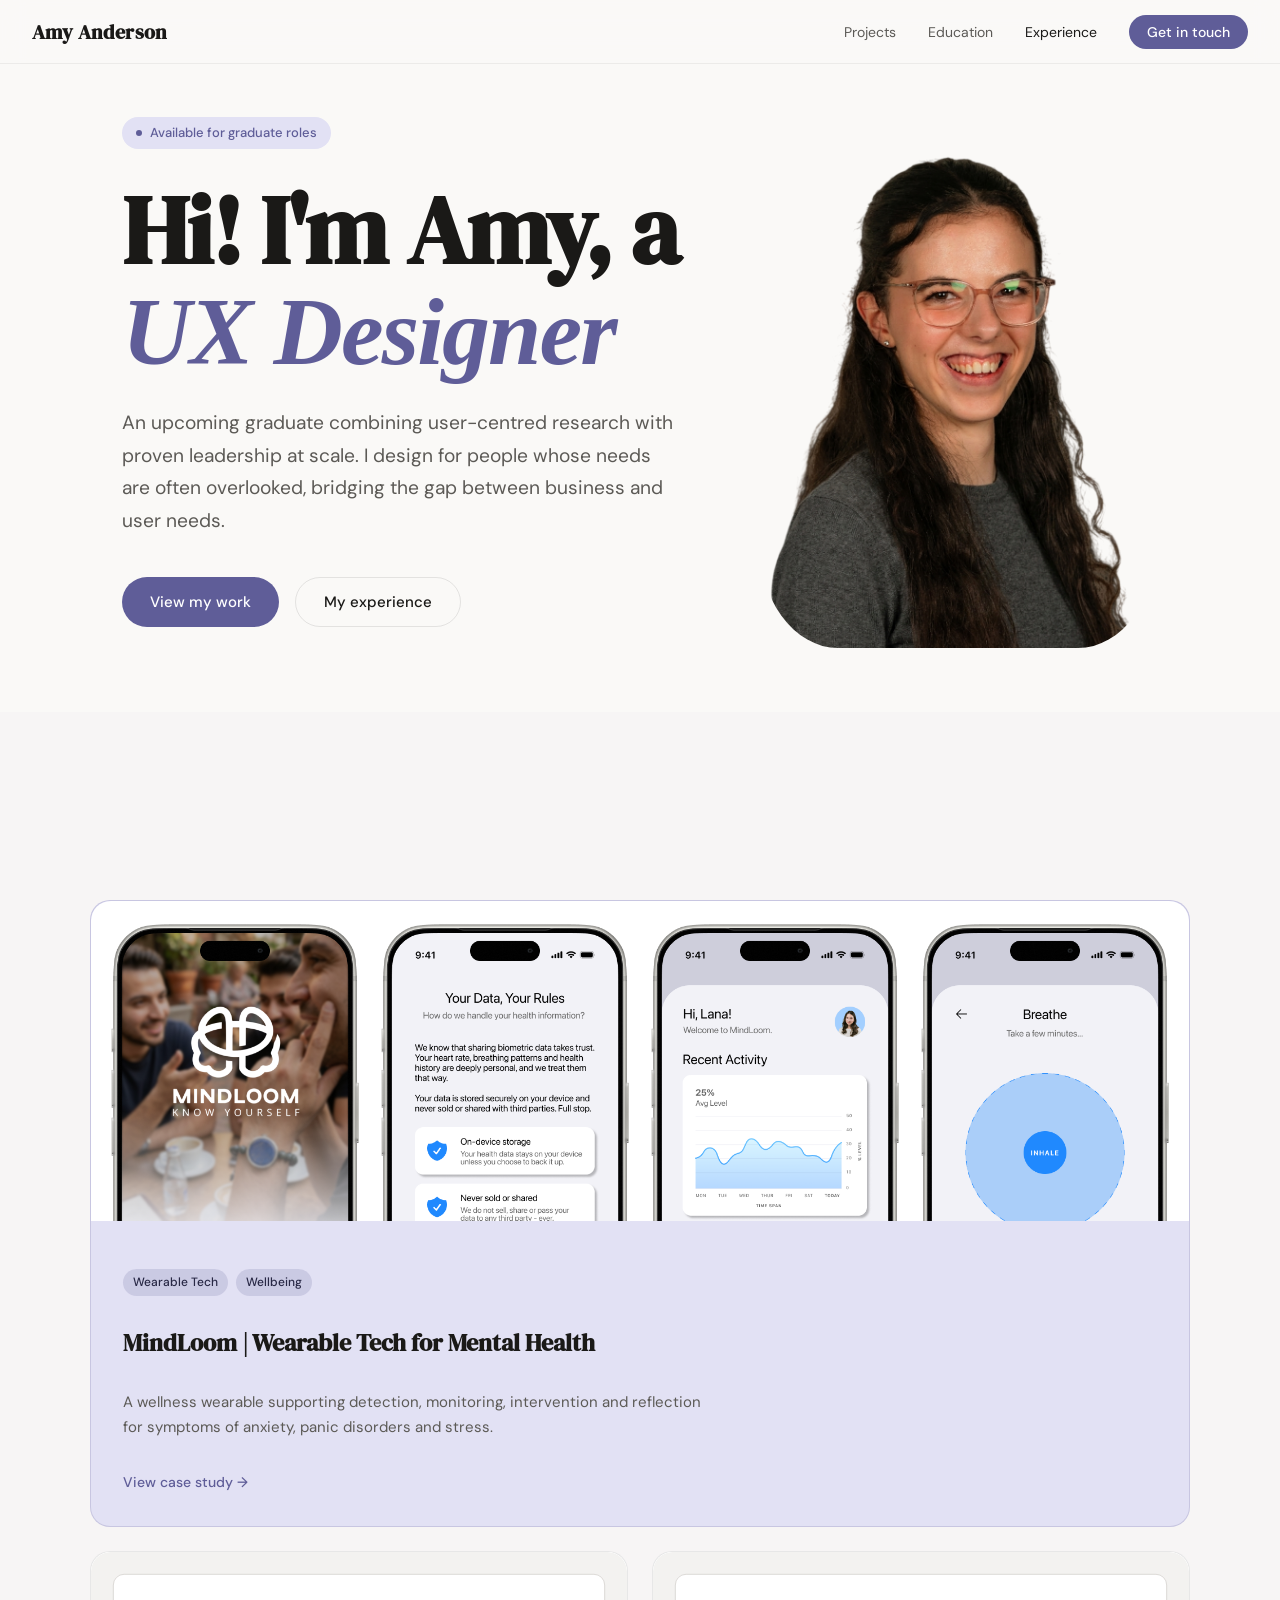
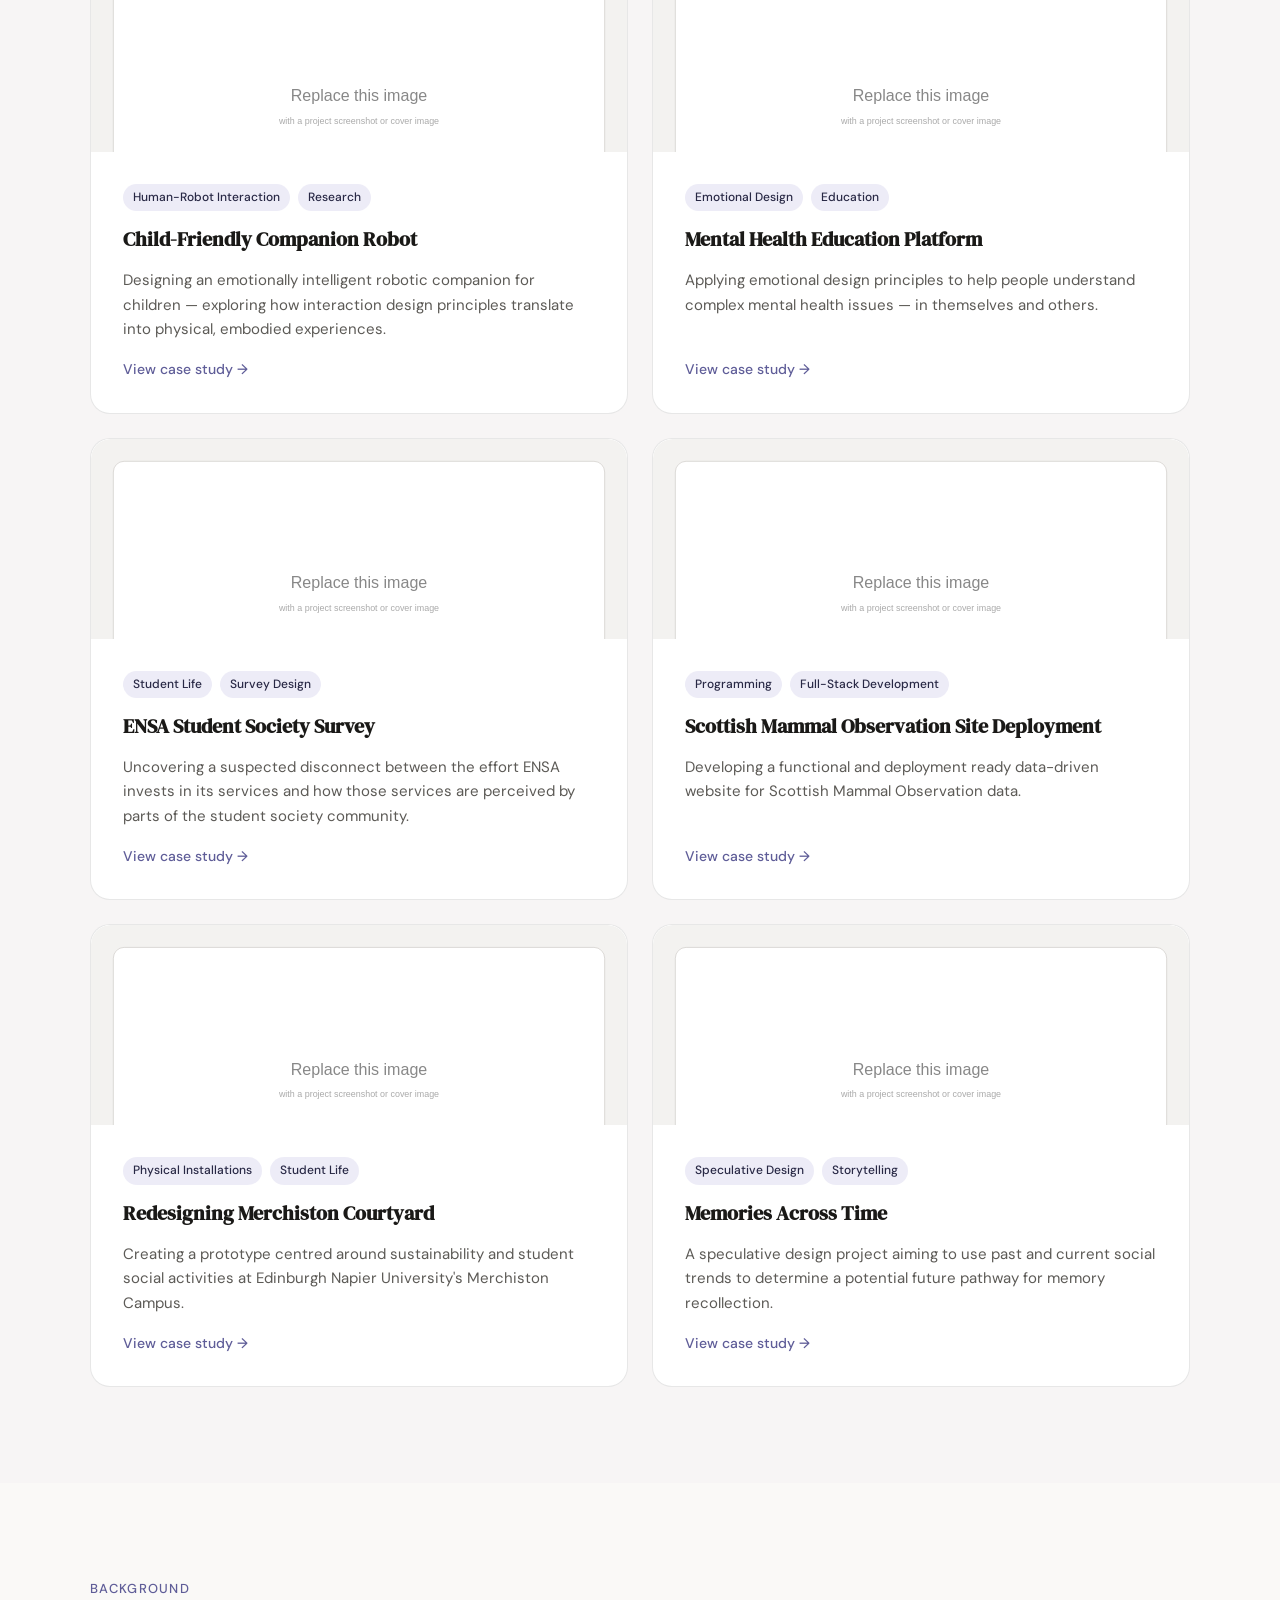
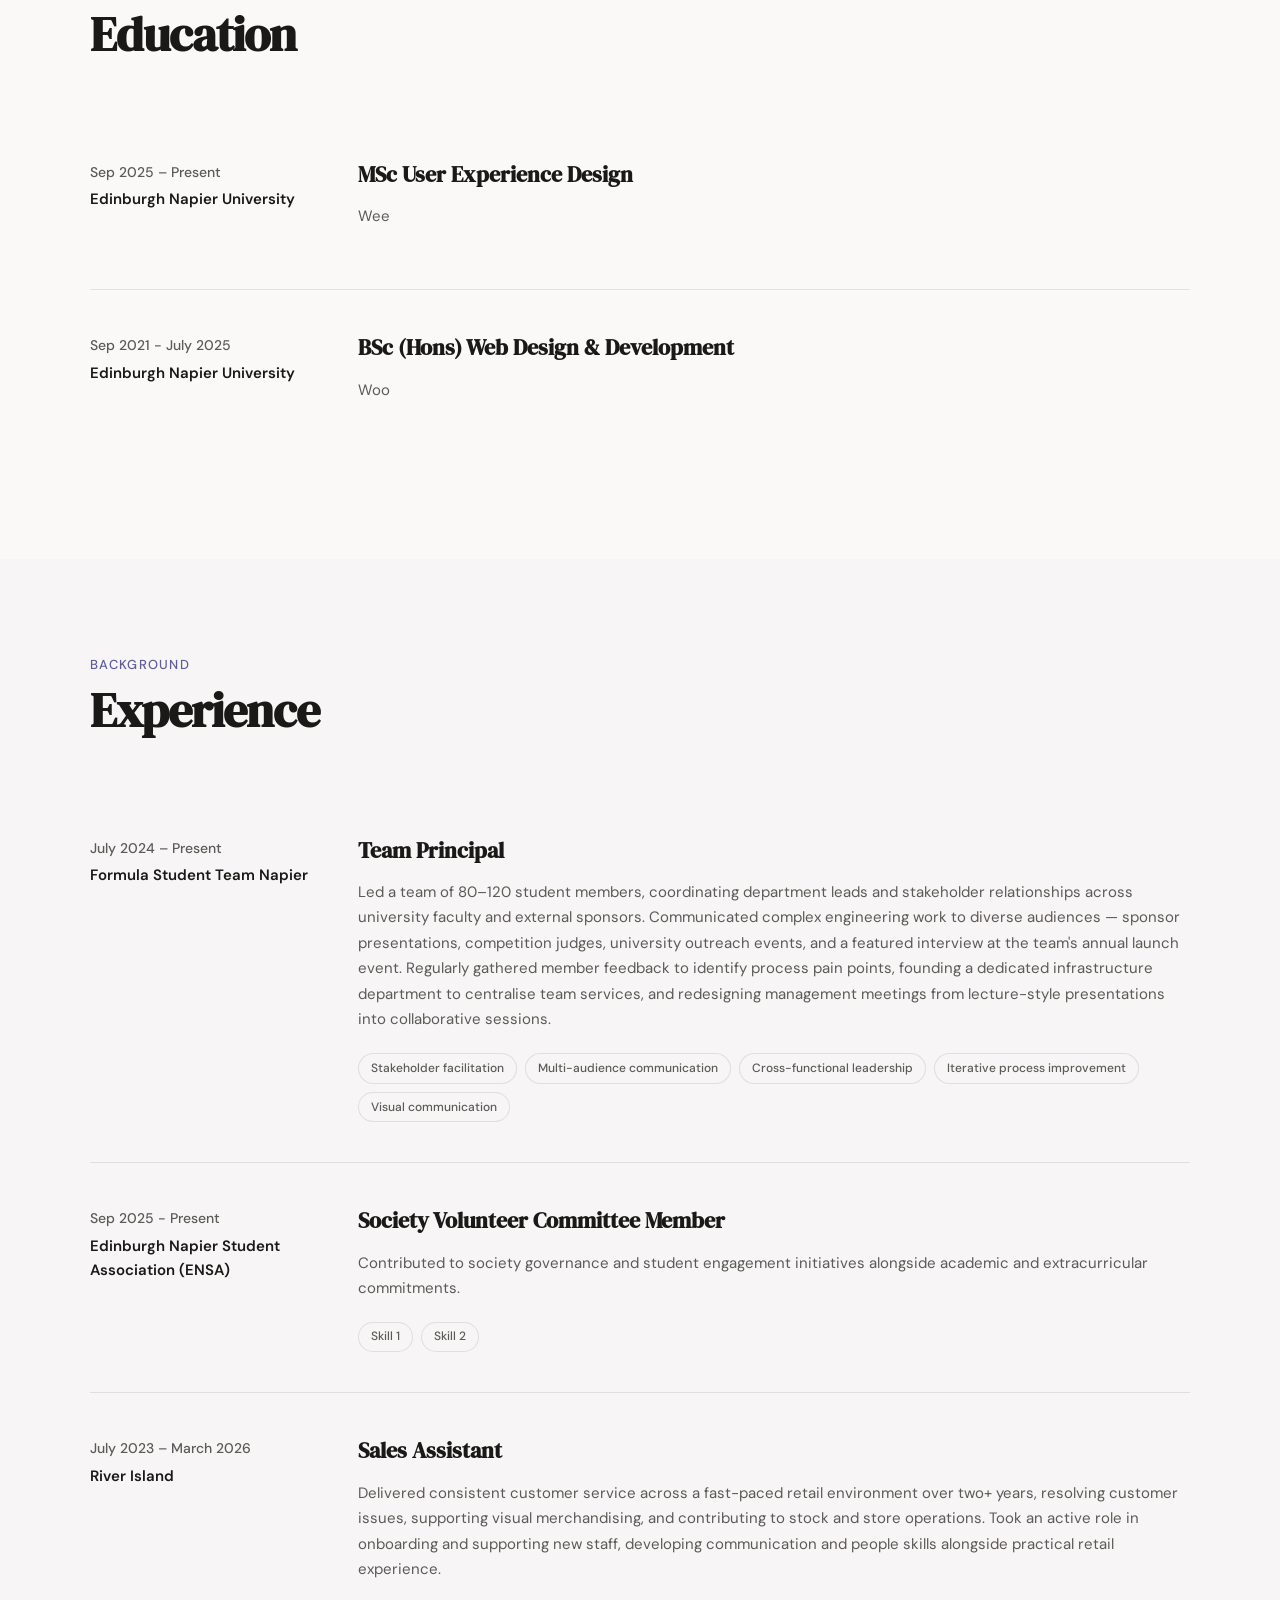
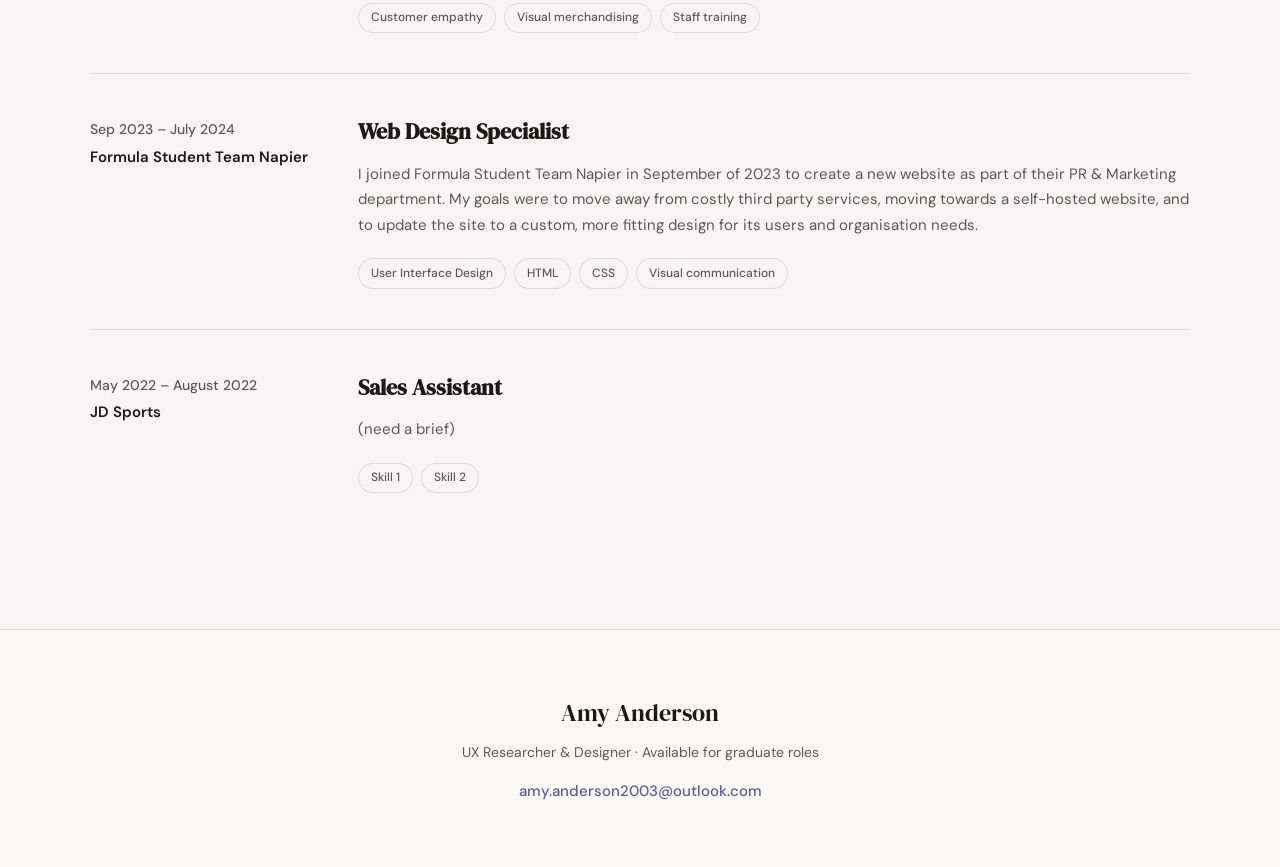
==== commit b5ed28e7: "Adding images to projects on index page" ====
--- a/index.html
+++ b/index.html
@@ -57,6 +57,7 @@
     <div class="projects-grid">
 	
 	  <article class="project-card project-card--featured">
+        <img src="images/main-image-mindloom.png" alt="MindLoom project thumbnail" class="project-card__image" />
         <div class="project-card__meta">
           <span class="project-tag">Wearable Tech</span>
           <span class="project-tag">Wellbeing</span>
@@ -70,6 +71,7 @@
       </article>
 
       <article class="project-card">
+        <img src="images/placeholder.svg" alt="Child-Friendly Companion Robot project thumbnail" class="project-card__image" />
         <div class="project-card__meta">
           <span class="project-tag">Human-Robot Interaction</span>
           <span class="project-tag">Research</span>
@@ -83,6 +85,7 @@
       </article>
 
       <article class="project-card">
+        <img src="images/placeholder.svg" alt="Mental Health Education Platform project thumbnail" class="project-card__image" />
         <div class="project-card__meta">
           <span class="project-tag">Emotional Design</span>
           <span class="project-tag">Education</span>
@@ -94,21 +97,9 @@
         </p>
         <a href="project-mental-health-education-platform.html" class="project-card__link">View case study →</a>
       </article>
-
-      <article class="project-card">
-        <div class="project-card__meta">
-          <span class="project-tag">Healthcare UX</span>
-          <span class="project-tag">Accessibility</span>
-        </div>
-        <h3 class="project-card__title">AlbaHealth | Digital Healthcare for Elderly Users</h3>
-        <p class="project-card__desc">
-          A professional health application supporting the transition to online healthcare
-          for elderly and less digitally confident users.
-        </p>
-        <a href="project-albahealth.html" class="project-card__link">View case study →</a>
-      </article>
-	  
-      <article class="project-card">
+	  
+      <article class="project-card">
+        <img src="images/placeholder.svg" alt="ENSA Student Society Survey project thumbnail" class="project-card__image" />
         <div class="project-card__meta">
           <span class="project-tag">Student Life</span>
           <span class="project-tag">Survey Design</span>
@@ -122,31 +113,7 @@
       </article>
 
       <article class="project-card">
-        <div class="project-card__meta">
-          <span class="project-tag">Web Accessibility</span>
-          <span class="project-tag">Information and Data Literacy</span>
-        </div>
-        <h3 class="project-card__title">Hydra Media Studio Redesign</h3>
-        <p class="project-card__desc">
-          Creating and evaluating a website redesign against usability heuristics and accessibility guidelines to
-          provide recommendations for improvement before public deployment.
-        </p>
-        <a href="project-hydra-media-studio-redesign.html" class="project-card__link">View case study →</a>
-      </article>
-
-      <article class="project-card">
-        <div class="project-card__meta">
-          <span class="project-tag">Usability Study</span>
-          <span class="project-tag">Task-based Observations</span>
-        </div>
-        <h3 class="project-card__title">Professional Website Evaluation</h3>
-        <p class="project-card__desc">
-          
-        </p>
-        <a href="project-professional-website-evaluation.html" class="project-card__link">View case study →</a>
-      </article>
-
-      <article class="project-card">
+        <img src="images/placeholder.svg" alt="Scottish Mammal Observation Site Deployment project thumbnail" class="project-card__image" />
         <div class="project-card__meta">
           <span class="project-tag">Programming</span>
           <span class="project-tag">Full-Stack Development</span>
@@ -159,6 +126,7 @@
       </article>
 
       <article class="project-card">
+        <img src="images/placeholder.svg" alt="Redesigning Merchiston Courtyard project thumbnail" class="project-card__image" />
         <div class="project-card__meta">
           <span class="project-tag">Physical Installations</span>
           <span class="project-tag">Student Life</span>
@@ -172,6 +140,7 @@
       </article>
 
       <article class="project-card">
+        <img src="images/placeholder.svg" alt="Memories Across Time project thumbnail" class="project-card__image" />
         <div class="project-card__meta">
           <span class="project-tag">Speculative Design</span>
           <span class="project-tag">Storytelling</span>
--- a/css/style.css
+++ b/css/style.css
@@ -375,12 +375,17 @@
 .project-card::before {
   content: '';
   position: absolute;
-  top: 0; left: 0; right: 0;
+  top: 200px;  /* removes the top positioning */
+  left: 0; right: 0;
   height: 3px;
   background: var(--accent);
   transform: scaleX(0);
   transform-origin: left;
   transition: transform 0.3s;
+}
+
+.project-card--featured::before {
+  top: 320px;
 }
 
 .project-card:hover { transform: translateY(-4px); box-shadow: 0 12px 40px rgba(0,0,0,0.08); }
@@ -405,6 +410,21 @@
   max-width: 60ch;
 }
 
+.project-card__image {
+  width: calc(100% + 4rem);
+  height: 200px;
+  object-fit: cover;
+  object-position: top;
+  border-radius: var(--radius-lg) var(--radius-lg) 0 0;
+  margin: -2rem -2rem 1rem -2rem;
+  background-color: #ffffff;
+}
+
+.project-card--featured .project-card__image {
+  height: 320px;
+  padding:20px 20px 0 20px;
+}
+
 .project-card__meta {
   display: flex;
   gap: 0.5rem;
@@ -415,7 +435,7 @@
   font-size: 0.75rem;
   font-weight: 500;
   color: var(--accent-dark);
-  background: rgba(95, 93, 152, 0.12);
+  background: rgba(104, 102, 184, 0.12);
   padding: 0.25rem 0.625rem;
   border-radius: 999px;
 }
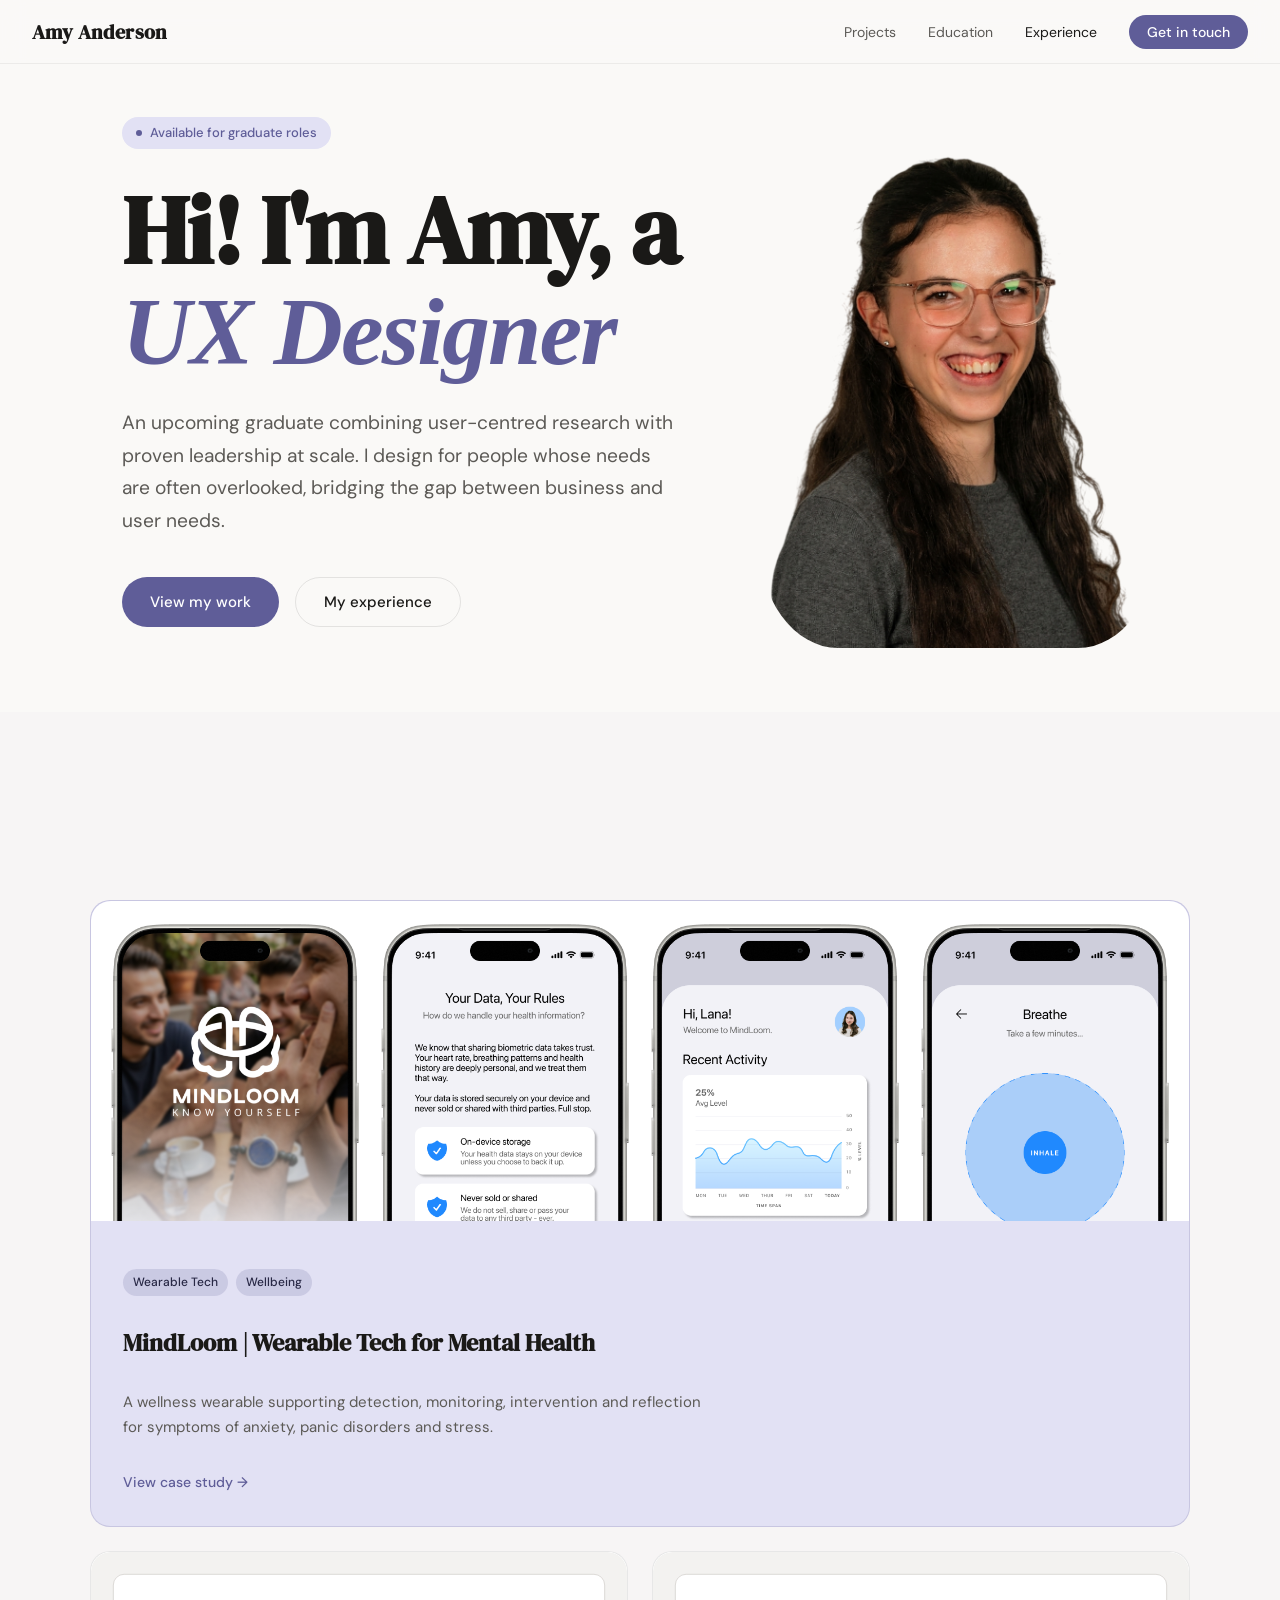
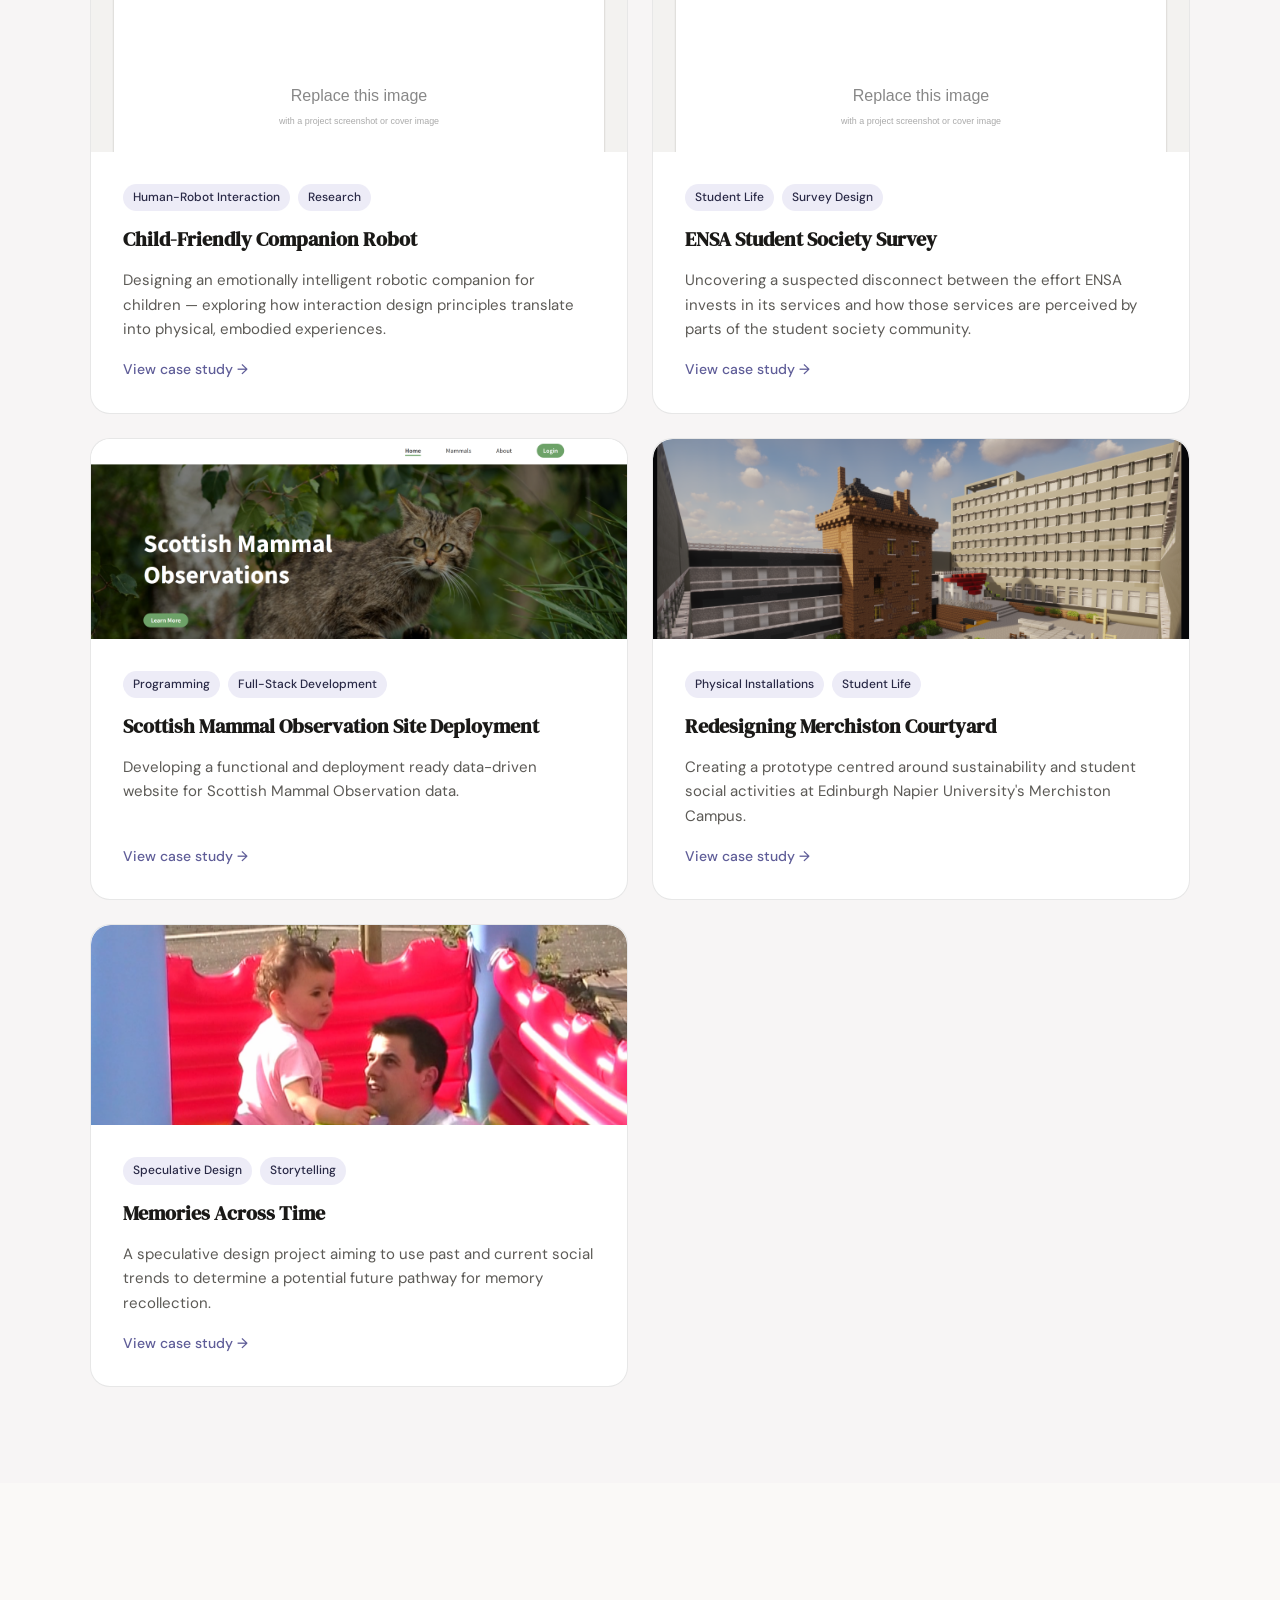
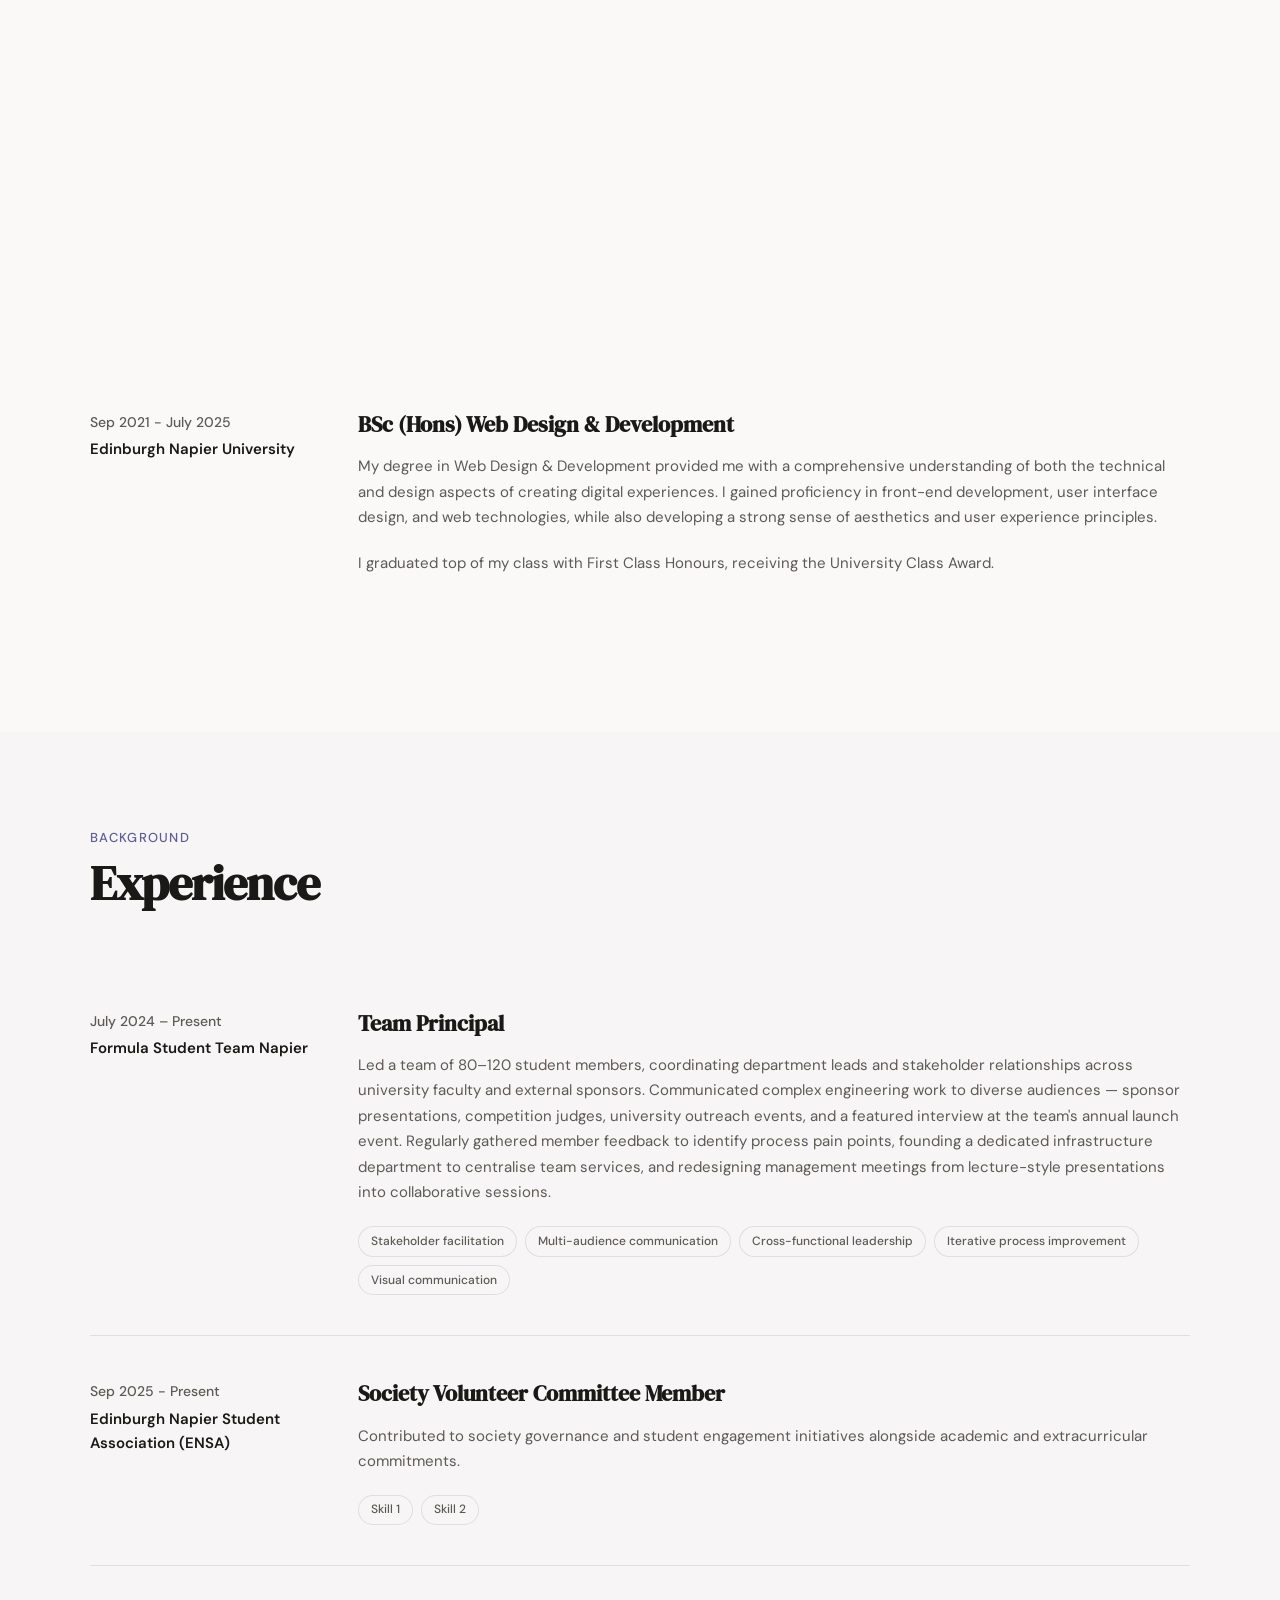
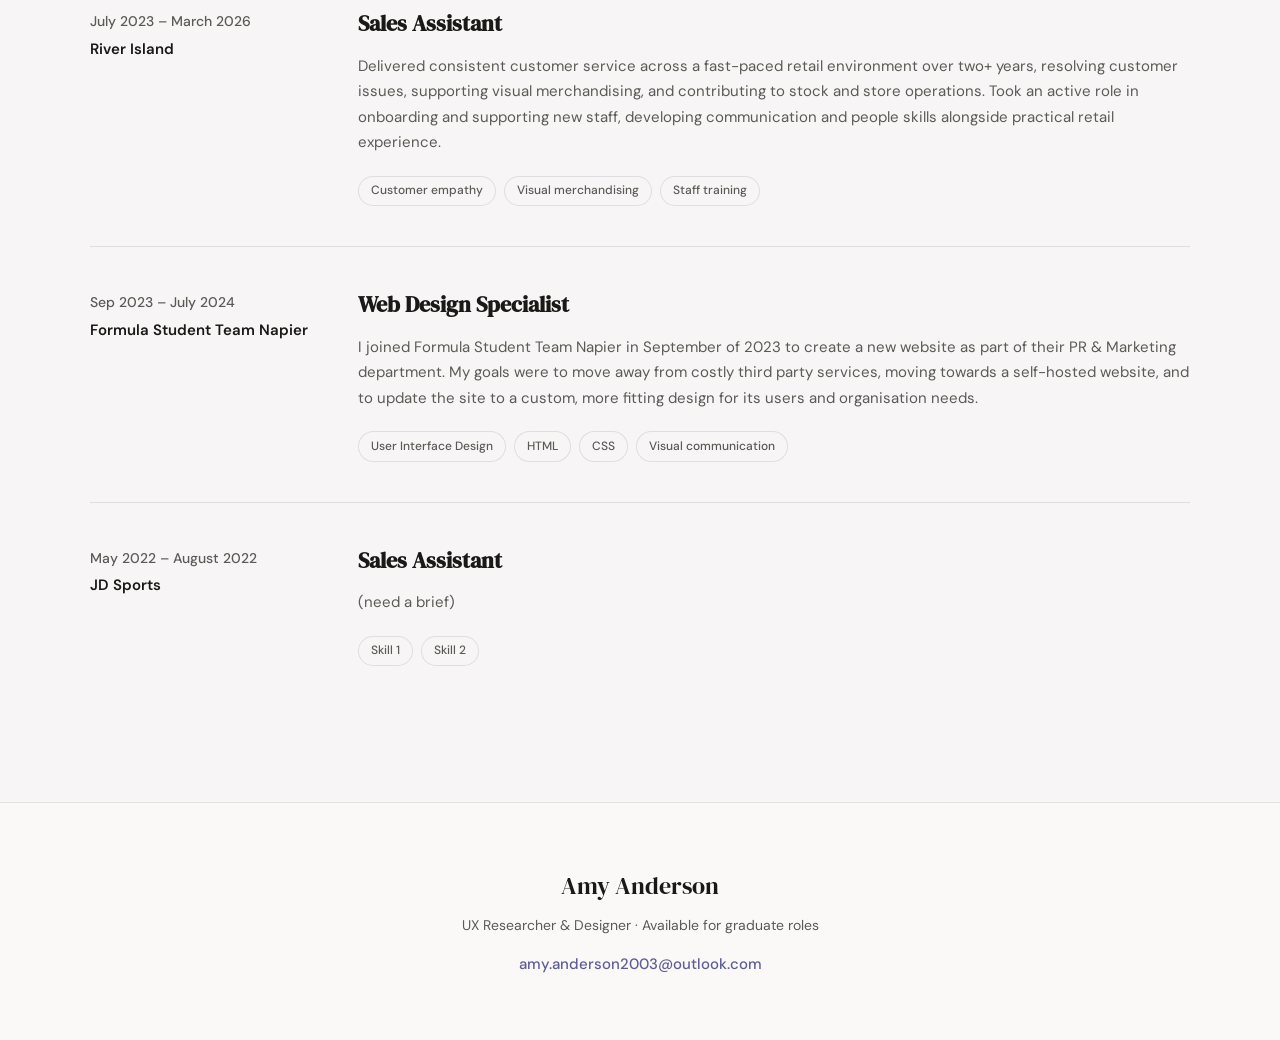
==== commit 49a672b9: "Adding images to projects, completing education descriptions, and trimming down on project numbers" ====
--- a/index.html
+++ b/index.html
@@ -83,20 +83,6 @@
         </p>
         <a href="project-child-friendly-companion-robot.html" class="project-card__link">View case study →</a>
       </article>
-
-      <article class="project-card">
-        <img src="images/placeholder.svg" alt="Mental Health Education Platform project thumbnail" class="project-card__image" />
-        <div class="project-card__meta">
-          <span class="project-tag">Emotional Design</span>
-          <span class="project-tag">Education</span>
-        </div>
-        <h3 class="project-card__title">Mental Health Education Platform</h3>
-        <p class="project-card__desc">
-          Applying emotional design principles to help people understand complex mental
-          health issues — in themselves and others.
-        </p>
-        <a href="project-mental-health-education-platform.html" class="project-card__link">View case study →</a>
-      </article>
 	  
       <article class="project-card">
         <img src="images/placeholder.svg" alt="ENSA Student Society Survey project thumbnail" class="project-card__image" />
@@ -113,7 +99,7 @@
       </article>
 
       <article class="project-card">
-        <img src="images/placeholder.svg" alt="Scottish Mammal Observation Site Deployment project thumbnail" class="project-card__image" />
+        <img src="images/main-image-smo.png" alt="Scottish Mammal Observation Site Deployment project thumbnail" class="project-card__image" />
         <div class="project-card__meta">
           <span class="project-tag">Programming</span>
           <span class="project-tag">Full-Stack Development</span>
@@ -126,7 +112,7 @@
       </article>
 
       <article class="project-card">
-        <img src="images/placeholder.svg" alt="Redesigning Merchiston Courtyard project thumbnail" class="project-card__image" />
+        <img src="images/merchiston-main-image.png" alt="Redesigning Merchiston Courtyard project thumbnail" class="project-card__image" />
         <div class="project-card__meta">
           <span class="project-tag">Physical Installations</span>
           <span class="project-tag">Student Life</span>
@@ -140,7 +126,7 @@
       </article>
 
       <article class="project-card">
-        <img src="images/placeholder.svg" alt="Memories Across Time project thumbnail" class="project-card__image" />
+        <img src="images/memories-main-image.png" alt="Memories Across Time project thumbnail" class="project-card__image" />
         <div class="project-card__meta">
           <span class="project-tag">Speculative Design</span>
           <span class="project-tag">Storytelling</span>
@@ -172,7 +158,10 @@
         <div class="experience-item__right">
           <h3 class="experience-title">MSc User Experience Design</h3>
           <p class="experience-desc">
-            Wee
+            As part of my studies in MSc User Experience Design, I have developed a strong foundation in user-centred 
+            design principles, research methodologies, and practical design skills. My coursework has included 
+            projects focused on accessibility, service design, and speculative concepts, allowing me to apply my 
+            learning to a variety of contexts and user needs.
           </p>
         </div>
       </div>
@@ -185,7 +174,13 @@
         <div class="experience-item__right">
           <h3 class="experience-title">BSc (Hons) Web Design &amp; Development</h3>
           <p class="experience-desc">
-            Woo
+            My degree in Web Design & Development provided me with a comprehensive understanding of both the technical 
+            and design aspects of creating digital experiences. I gained proficiency in front-end development, 
+            user interface design, and web technologies, while also developing a strong sense of aesthetics and user 
+            experience principles.
+          </p>
+          <p class="experience-desc">
+            I graduated top of my class with First Class Honours, receiving the University Class Award.
           </p>
         </div>
       </div>
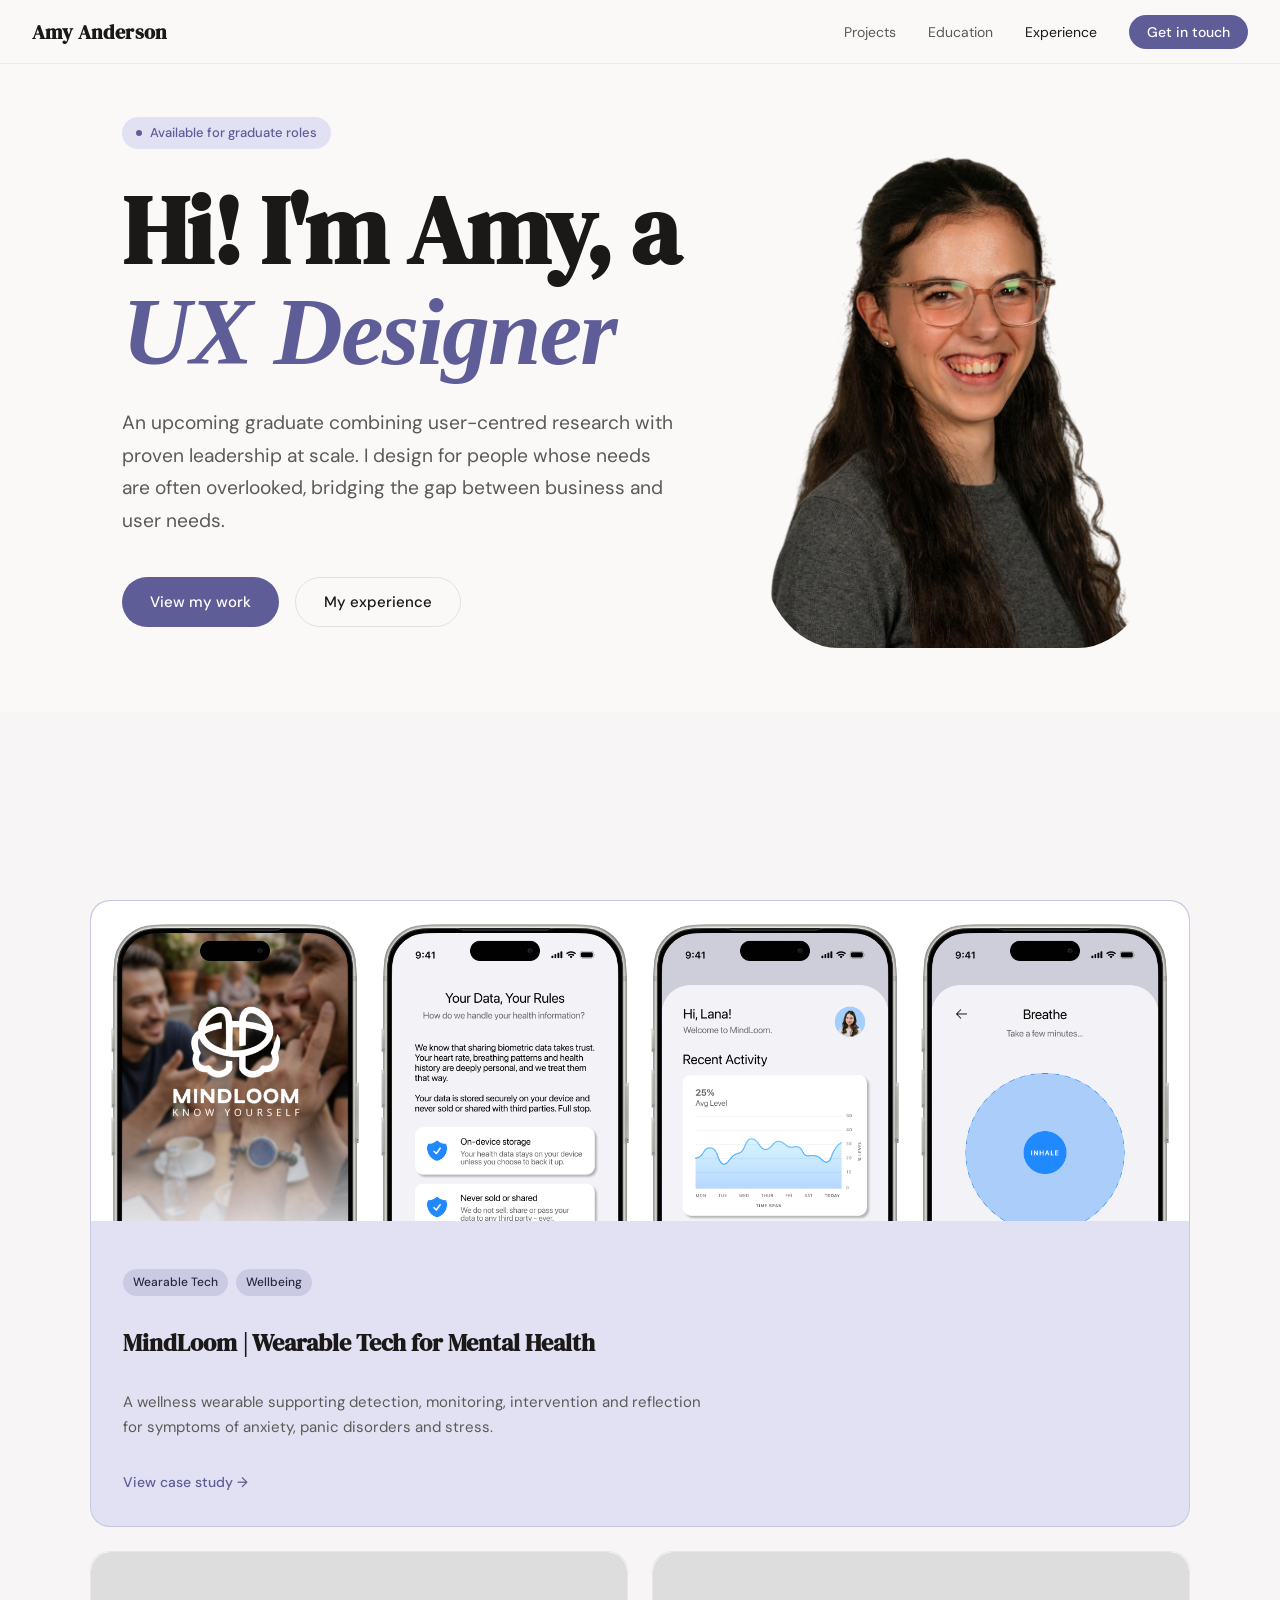
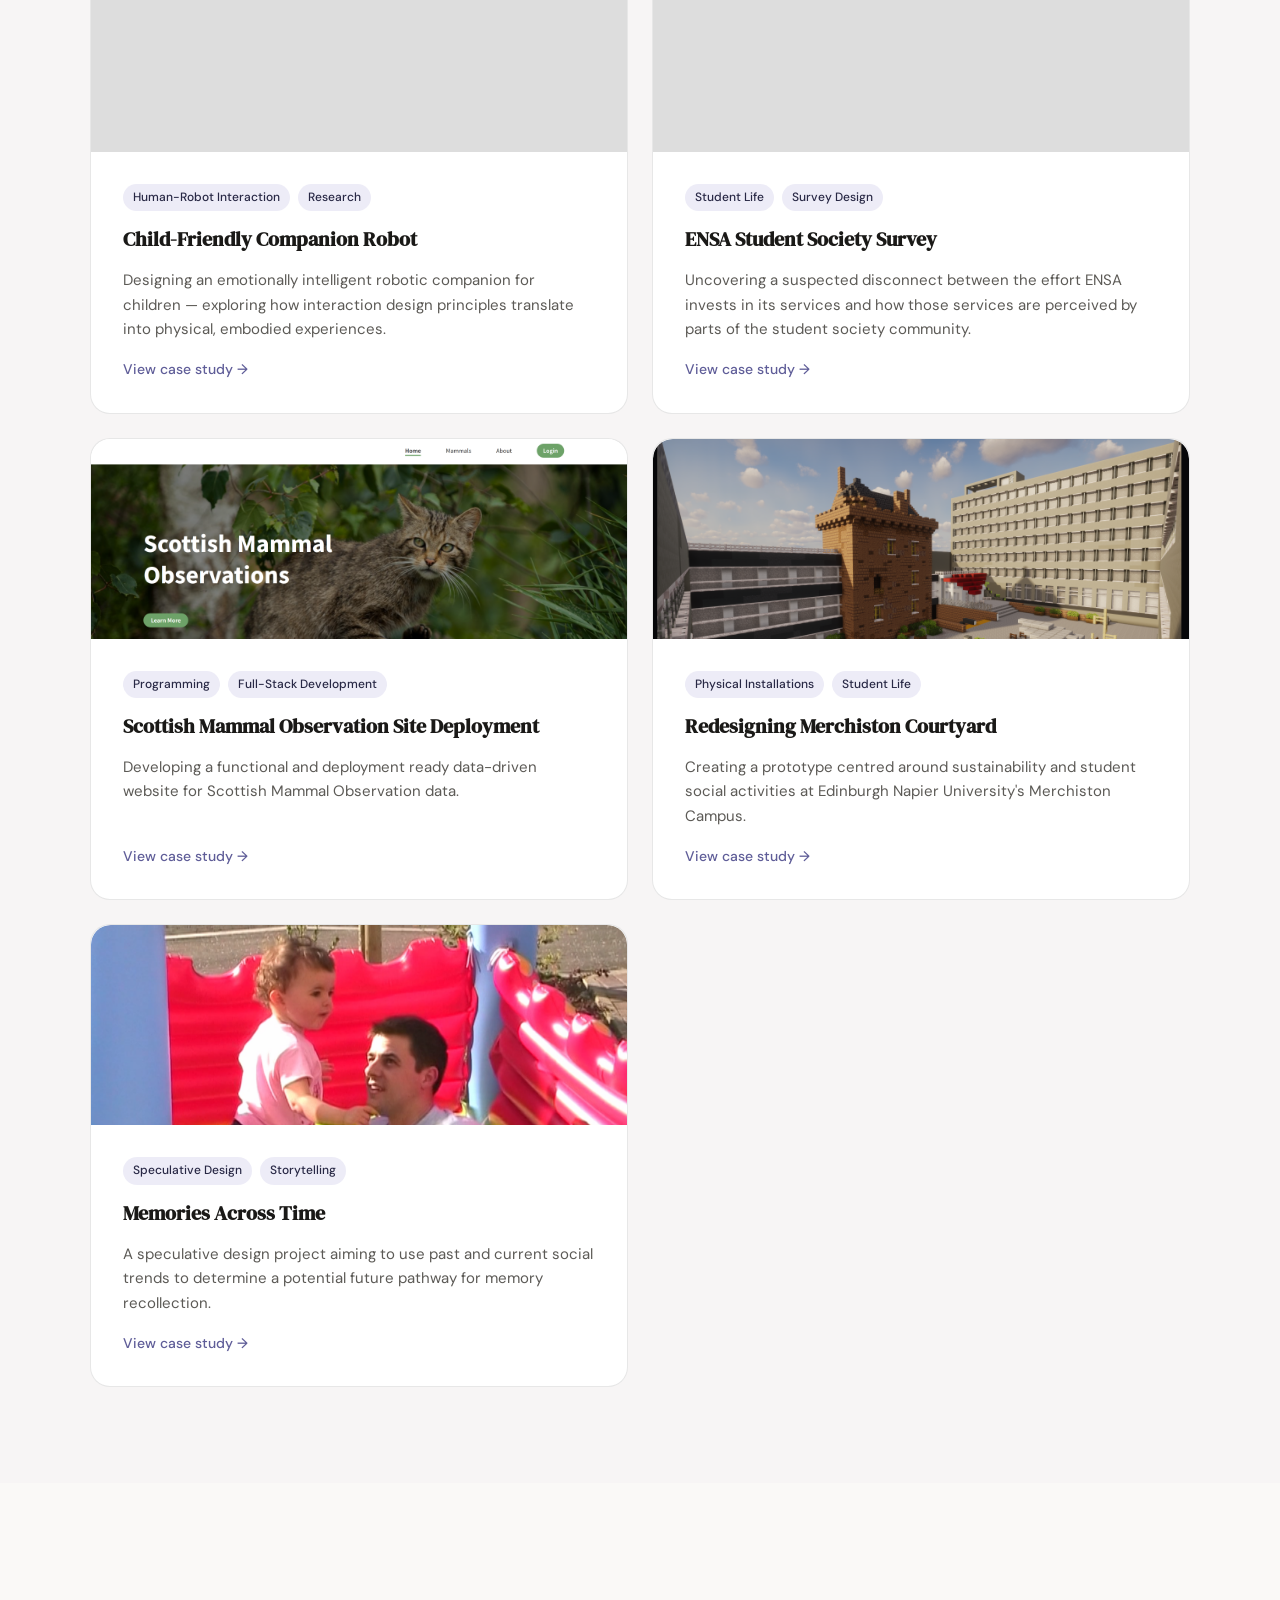
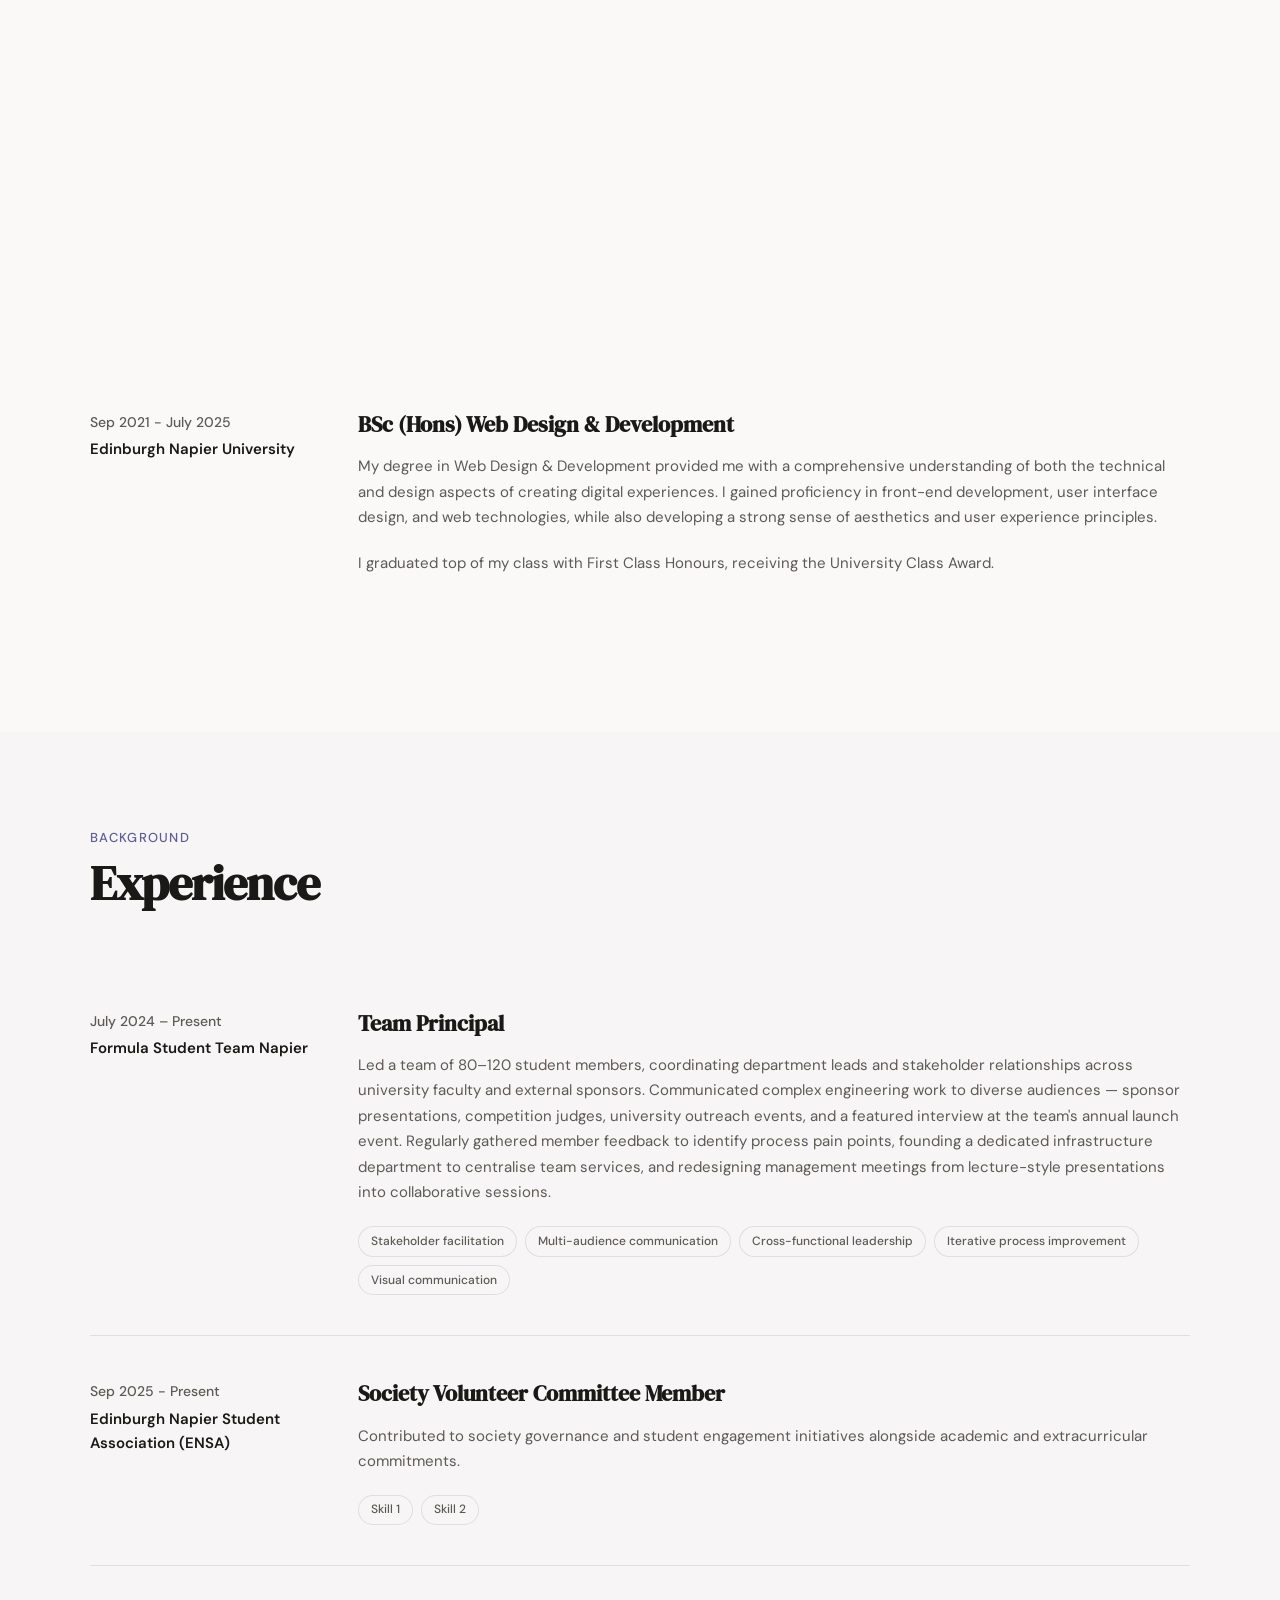
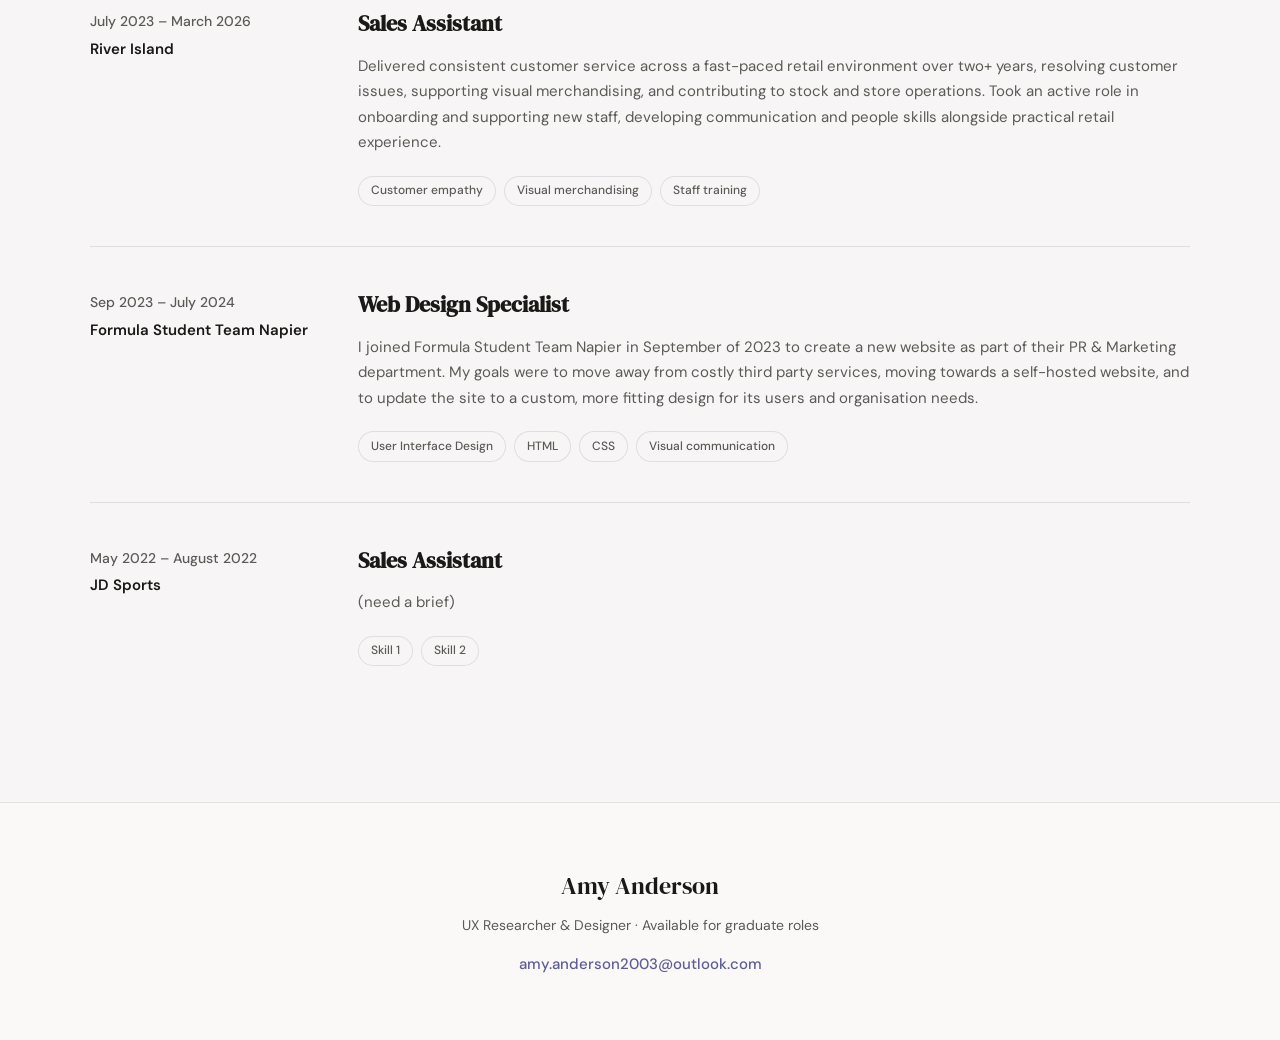
==== commit 09ae6a80: "new placeholder for projects without images" ====
--- a/index.html
+++ b/index.html
@@ -71,7 +71,7 @@
       </article>
 
       <article class="project-card">
-        <img src="images/placeholder.svg" alt="Child-Friendly Companion Robot project thumbnail" class="project-card__image" />
+        <img src="images/bg-no-image.png" alt="Child-Friendly Companion Robot project thumbnail" class="project-card__image" />
         <div class="project-card__meta">
           <span class="project-tag">Human-Robot Interaction</span>
           <span class="project-tag">Research</span>
@@ -85,7 +85,7 @@
       </article>
 	  
       <article class="project-card">
-        <img src="images/placeholder.svg" alt="ENSA Student Society Survey project thumbnail" class="project-card__image" />
+        <img src="images/bg-no-image.png" alt="ENSA Student Society Survey project thumbnail" class="project-card__image" />
         <div class="project-card__meta">
           <span class="project-tag">Student Life</span>
           <span class="project-tag">Survey Design</span>
